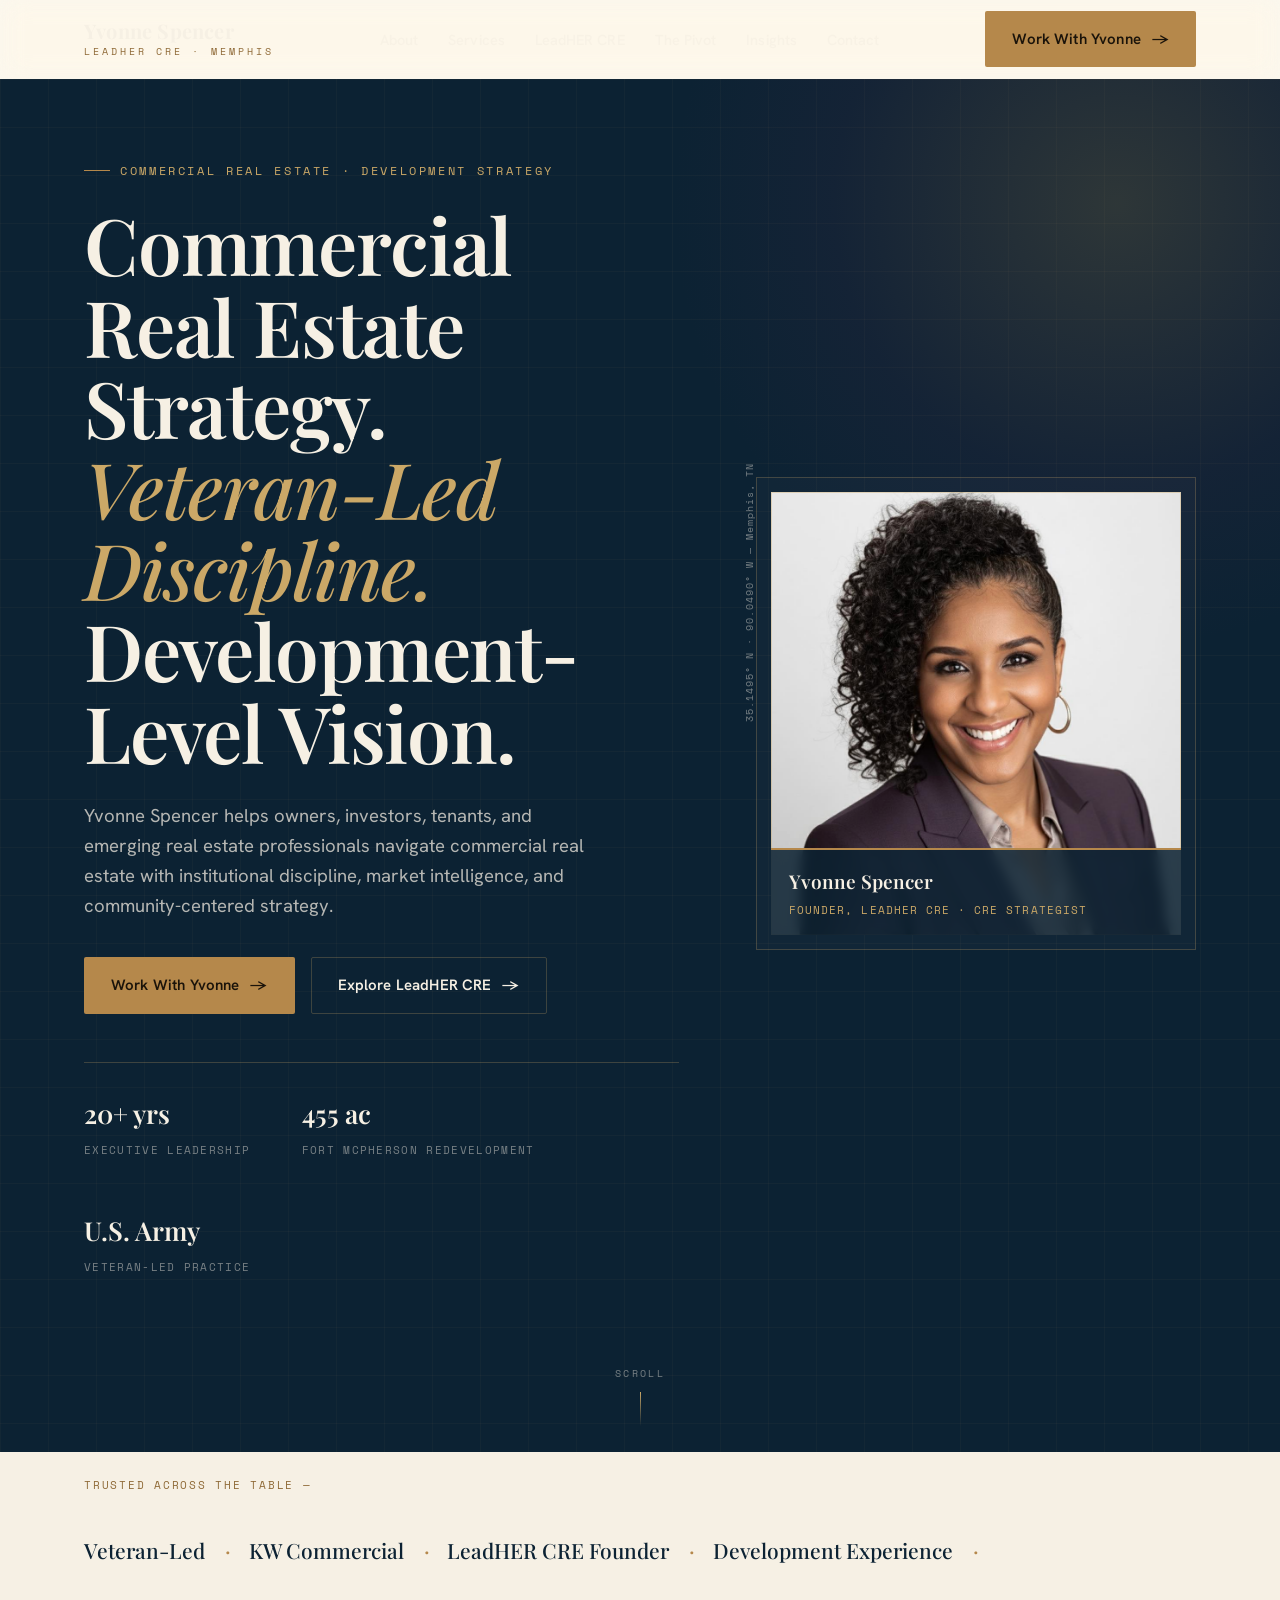
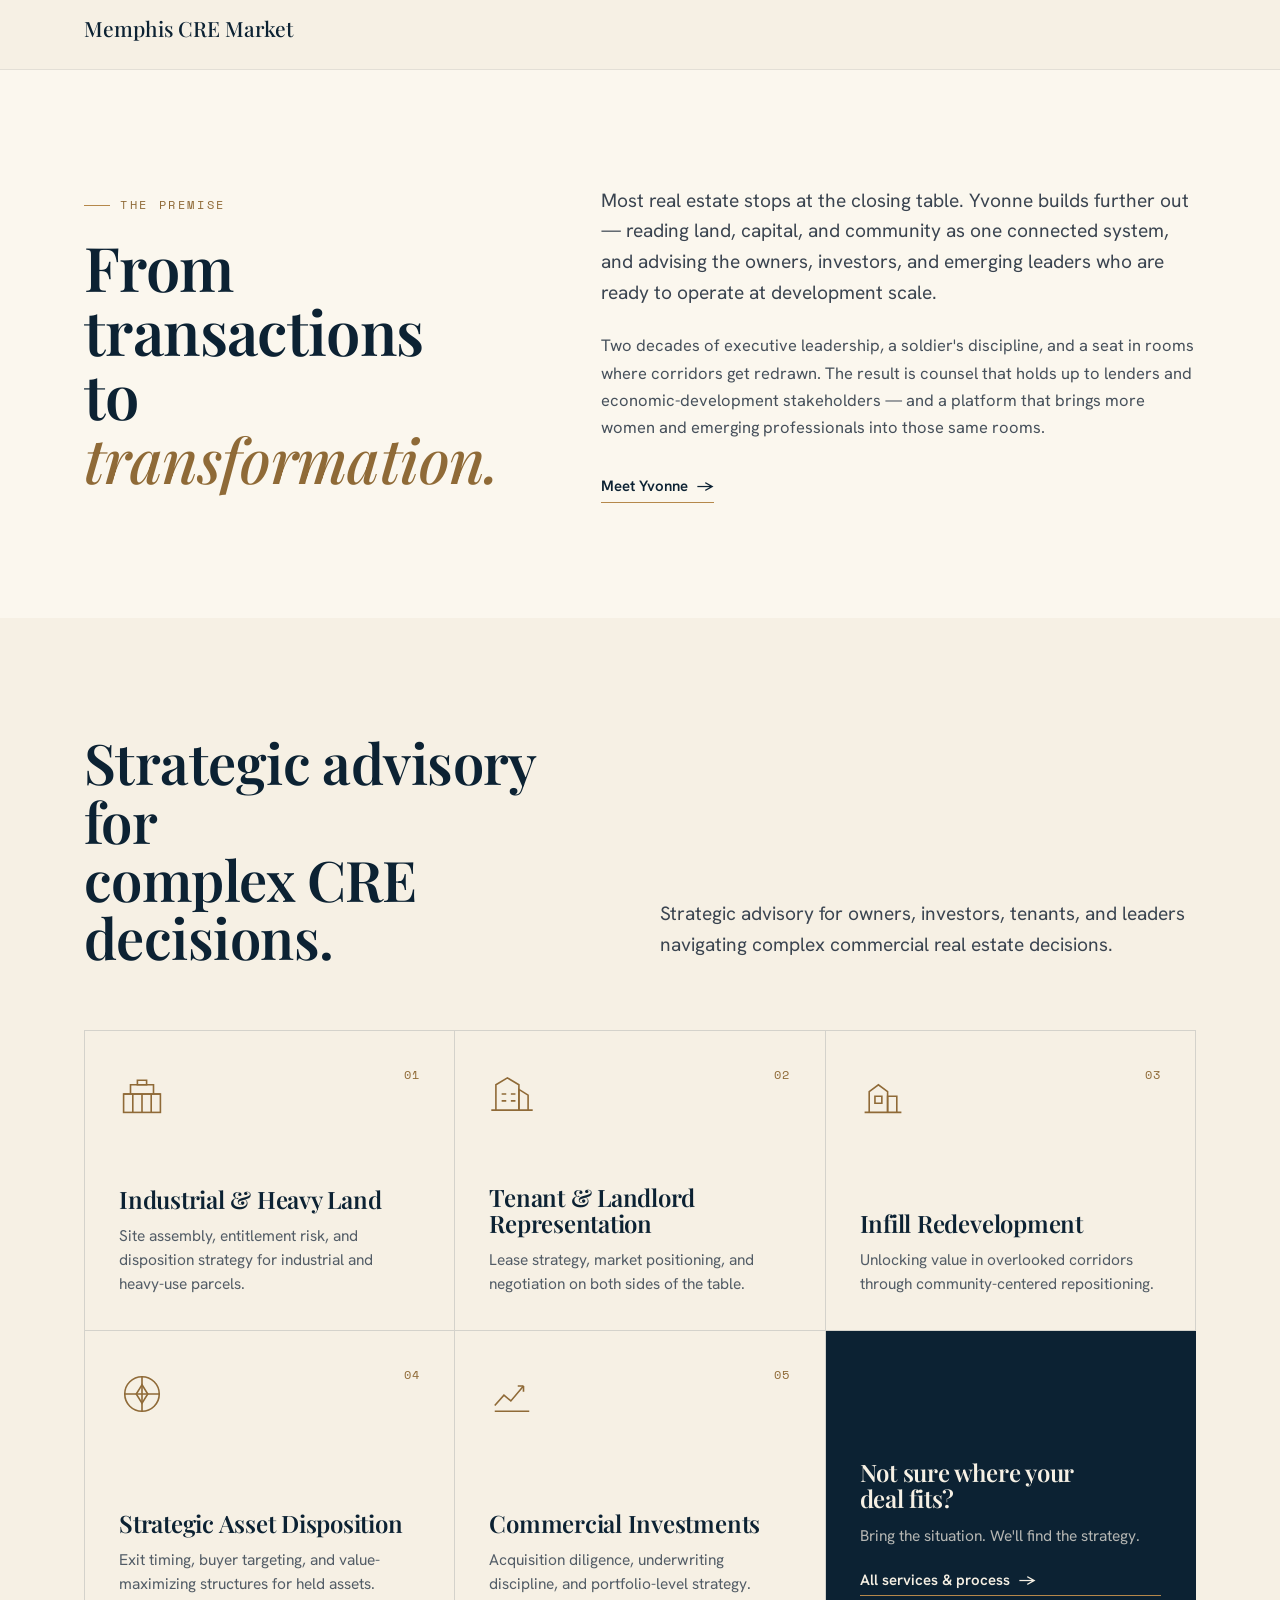
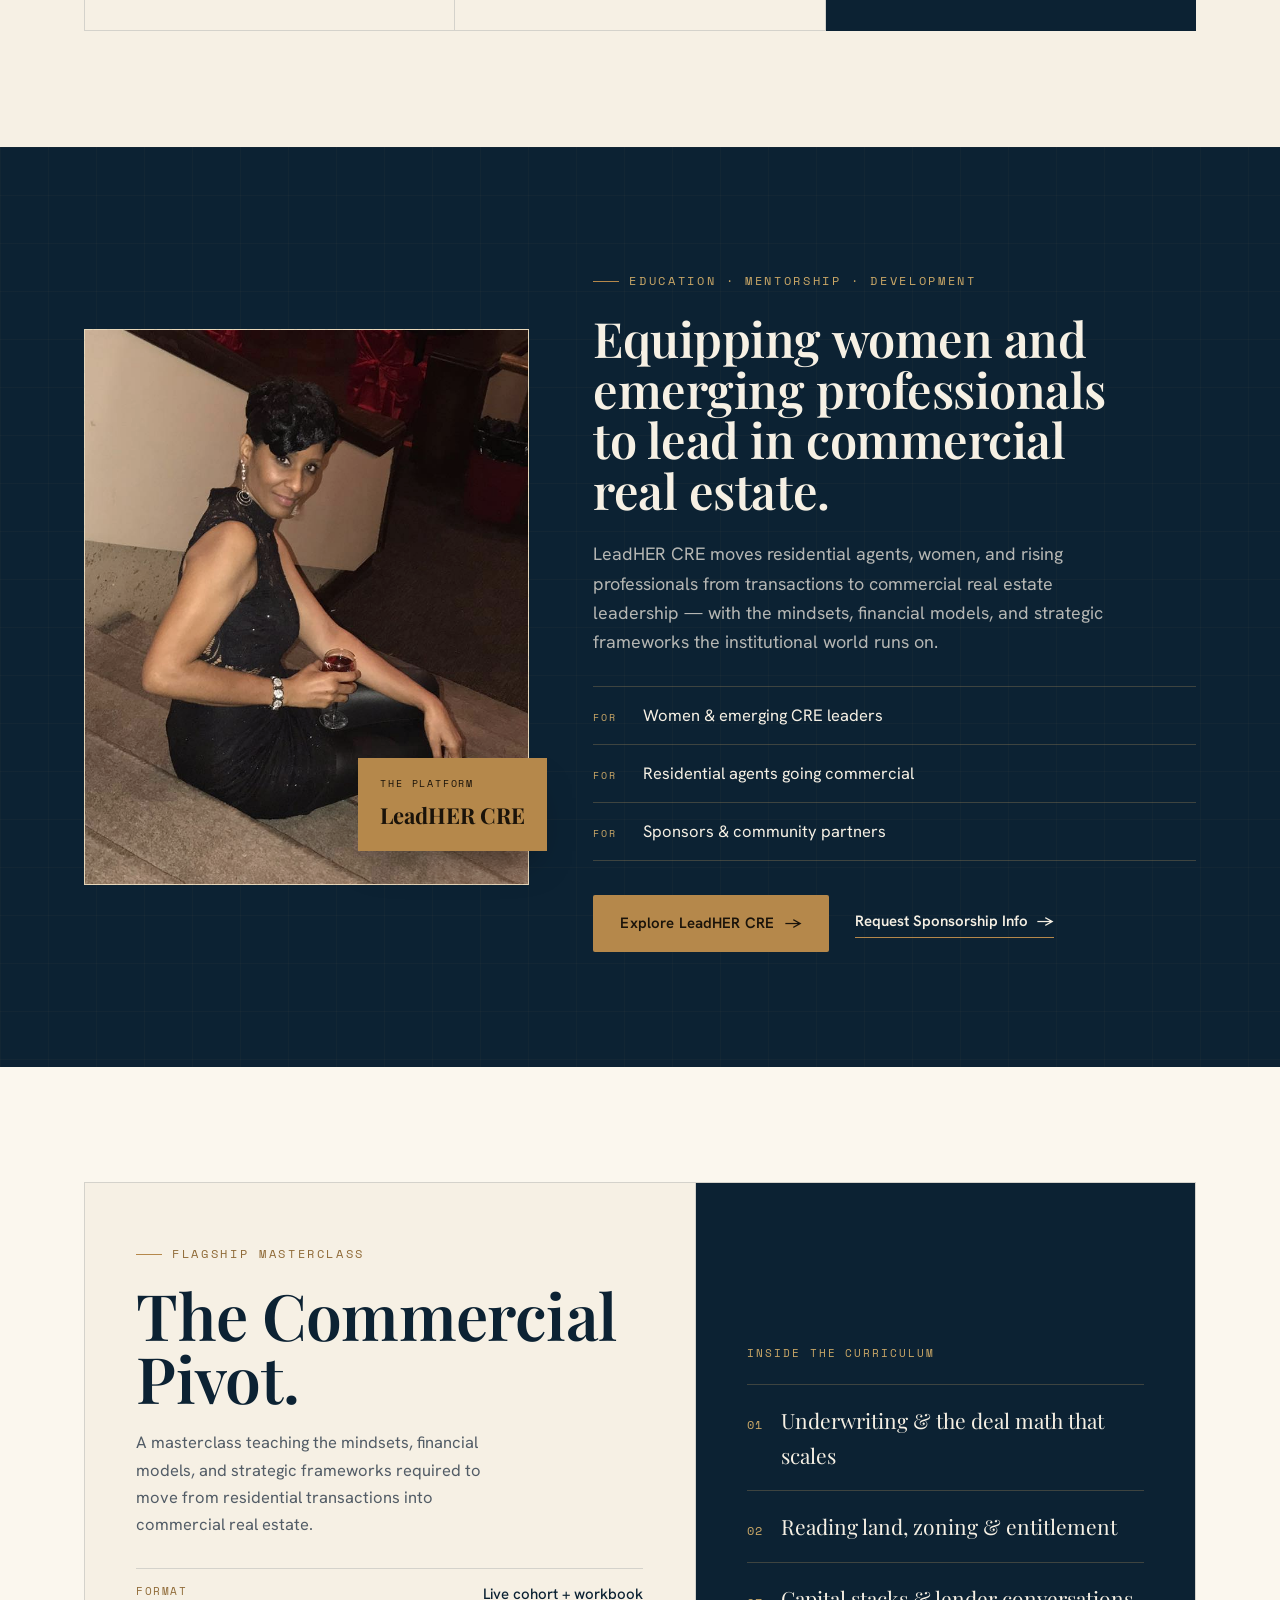
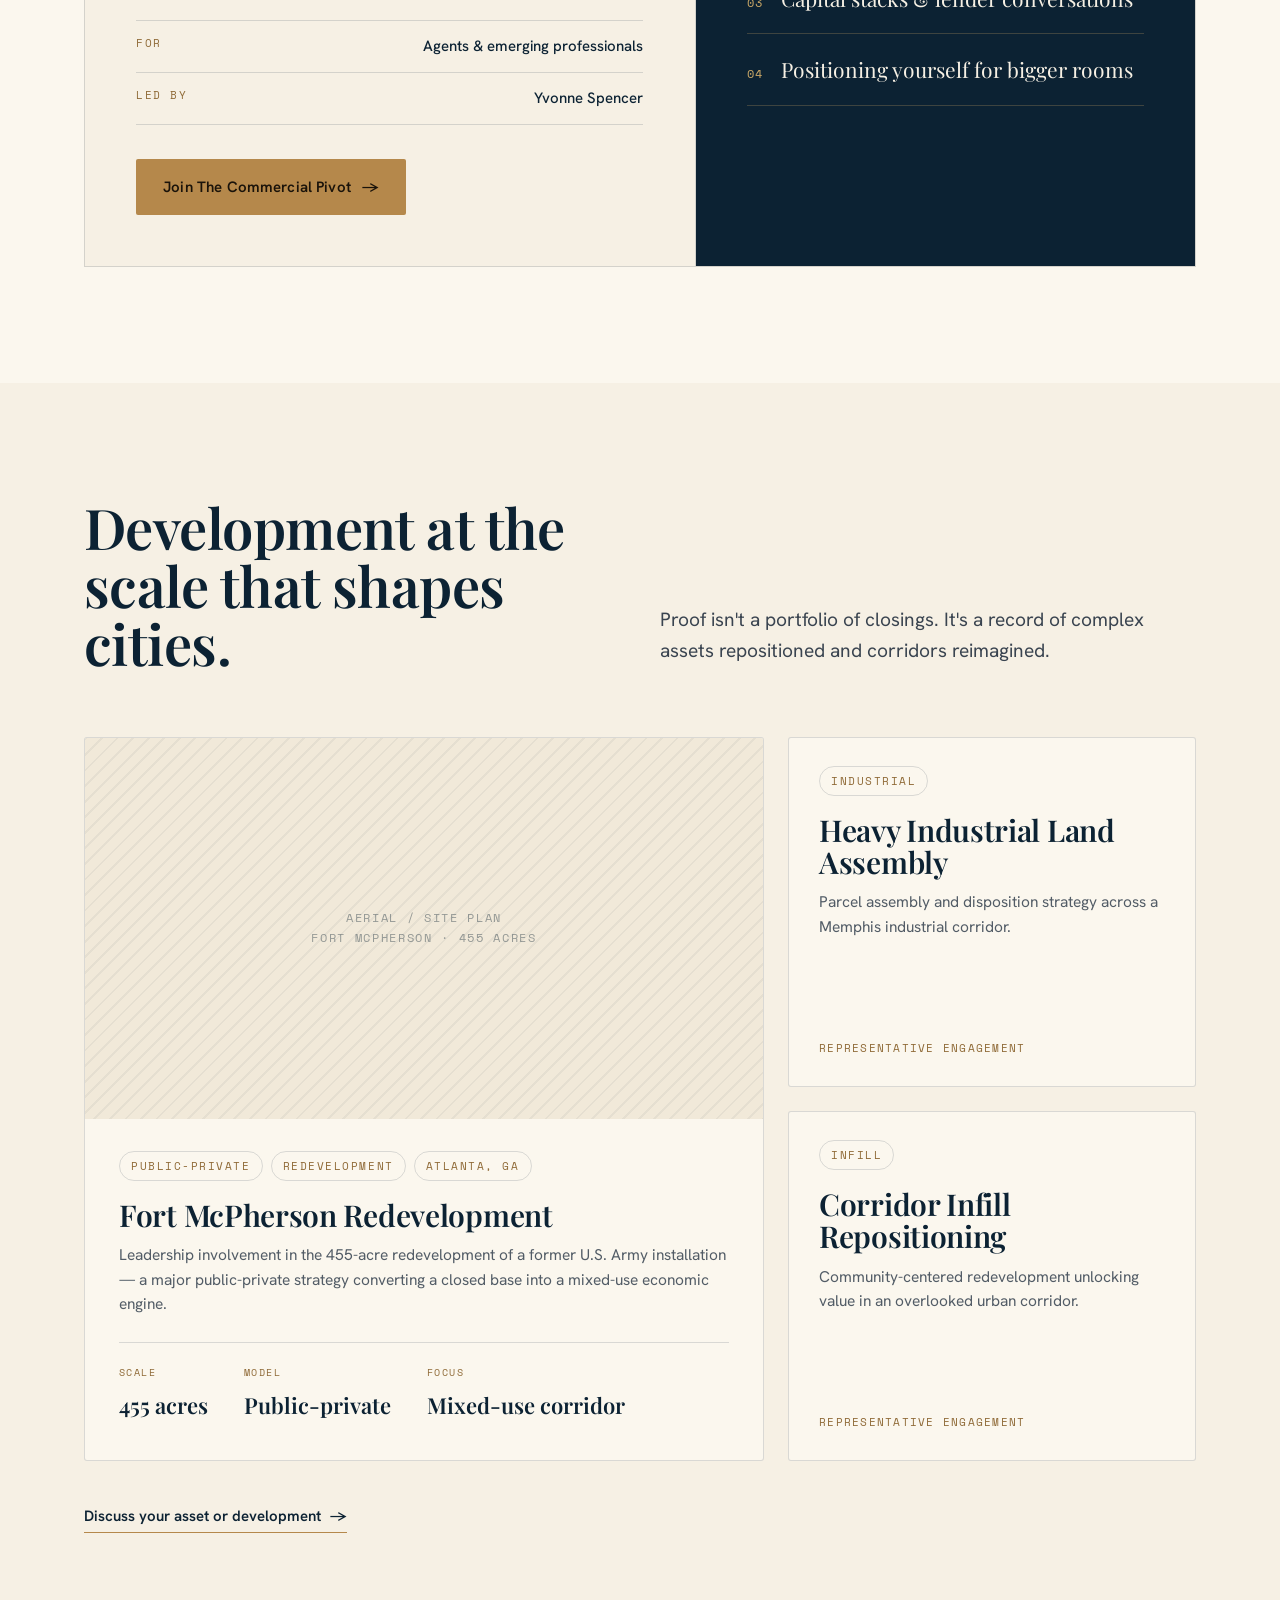
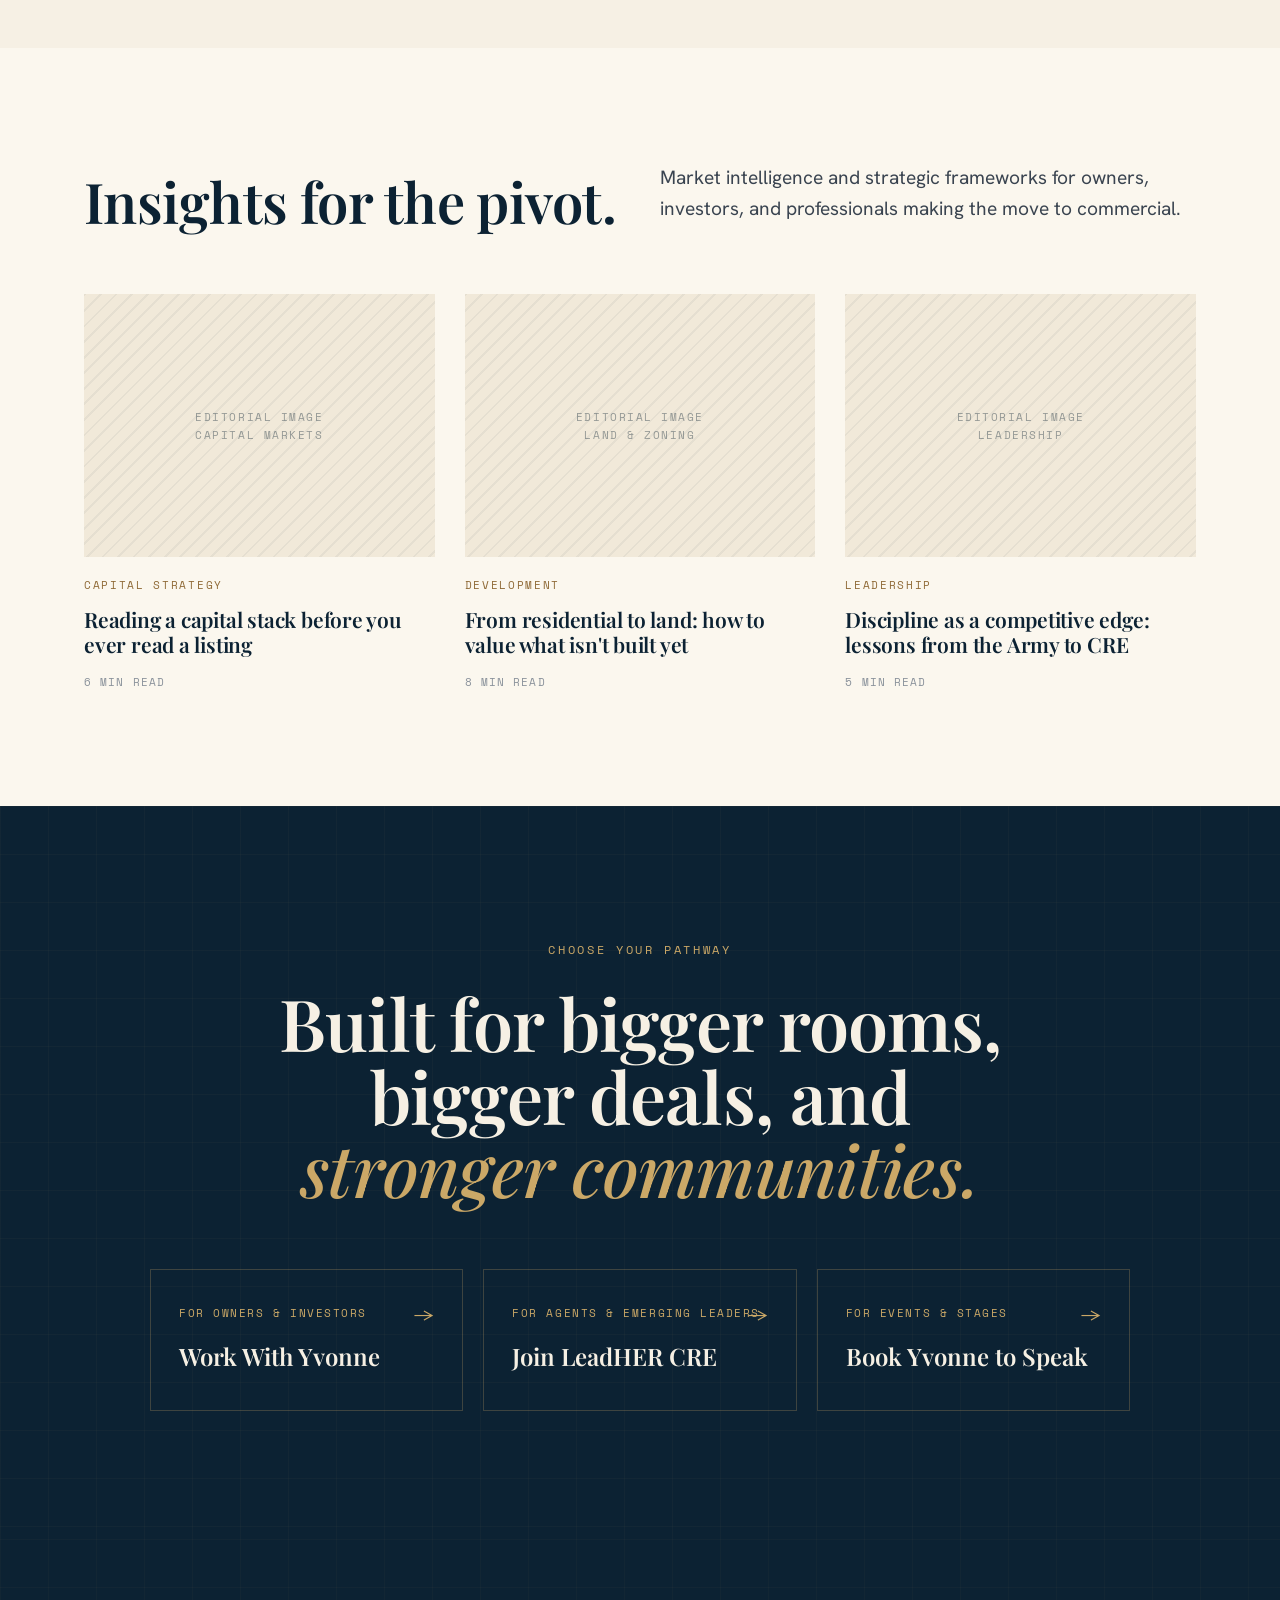
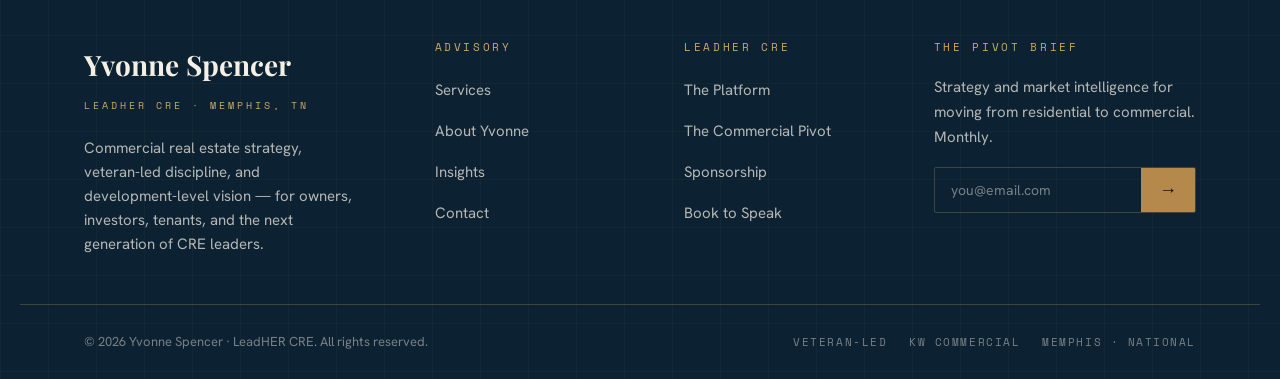
==== index.html @ b7c1fcde "Implement Yvonne Spencer / LeadHER CRE website Six-page static site: homepage, about, services, Lead" ====
<!DOCTYPE html>
<html lang="en">
<head>
<meta charset="UTF-8">
<meta name="viewport" content="width=device-width, initial-scale=1.0">
<title>Yvonne Spencer · LeadHER CRE — Commercial Real Estate Strategy</title>
<meta name="description" content="Yvonne Spencer helps owners, investors, tenants, and emerging real estate professionals navigate commercial real estate with institutional discipline, market intelligence, and community-centered strategy.">
<script>document.documentElement.classList.add('js');</script>
<link rel="stylesheet" href="site.css">
<link rel="stylesheet" href="home.css">
</head>
<body>

<!-- ============ NAV ============ -->
<nav class="nav on-dark">
  <div class="nav-inner">
    <a class="brand" href="index.html" aria-label="Yvonne Spencer · LeadHER CRE">
      <span class="name">Yvonne&nbsp;Spencer</span>
      <span class="sub">LeadHER&nbsp;CRE · Memphis</span>
    </a>
    <ul class="nav-links">
      <li><a href="about.html">About</a></li>
      <li><a href="services.html">Services</a></li>
      <li><a href="leadher.html">LeadHER CRE</a></li>
      <li><a href="commercial-pivot.html">The Pivot</a></li>
      <li><a href="index.html#insights">Insights</a></li>
      <li><a href="contact.html">Contact</a></li>
    </ul>
    <div class="nav-cta">
      <a href="contact.html" class="btn btn-bronze">Work With Yvonne <span class="arrow">→</span></a>
    </div>
    <button class="nav-toggle" aria-label="Menu"><span></span><span></span><span></span></button>
  </div>
</nav>
<div class="mobile-menu">
  <a href="about.html">About</a>
  <a href="services.html">Services</a>
  <a href="leadher.html">LeadHER CRE</a>
  <a href="commercial-pivot.html">The Commercial Pivot</a>
  <a href="index.html#insights">Insights</a>
  <a href="contact.html">Contact</a>
  <a href="contact.html" class="btn btn-bronze">Work With Yvonne →</a>
</div>

<!-- ============ HERO ============ -->
<header class="hero" id="top">
  <div class="hero-bg blueprint"></div>
  <div class="hero-glow"></div>
  <div class="hero-inner wrap">
    <div class="hero-copy">
      <p class="eyebrow on-dark reveal">Commercial Real Estate · Development Strategy</p>
      <h1 class="reveal" data-d="1">Commercial Real Estate Strategy.<br><span class="amber">Veteran-Led Discipline.</span><br>Development-Level Vision.</h1>
      <p class="hero-sub reveal" data-d="2">Yvonne Spencer helps owners, investors, tenants, and emerging real estate
        professionals navigate commercial real estate with institutional discipline,
        market intelligence, and community-centered strategy.</p>
      <div class="hero-cta reveal" data-d="3">
        <a href="contact.html" class="btn btn-bronze">Work With Yvonne <span class="arrow">→</span></a>
        <a href="leadher.html" class="btn btn-ghost on-dark">Explore LeadHER CRE <span class="arrow">→</span></a>
      </div>
      <ul class="hero-micro reveal" data-d="4">
        <li><strong>20+ yrs</strong><span>Executive leadership</span></li>
        <li><strong>455 ac</strong><span>Fort McPherson redevelopment</span></li>
        <li><strong>U.S. Army</strong><span>Veteran-led practice</span></li>
      </ul>
    </div>
    <div class="hero-portrait reveal" data-d="2">
      <div class="portrait-frame">
        <img src="assets/yvonne-portrait.jpg" alt="Yvonne Spencer, commercial real estate strategist and Founder of LeadHER CRE">
        <div class="portrait-tag">
          <span class="pt-name">Yvonne Spencer</span>
          <span class="pt-role">Founder, LeadHER CRE · CRE Strategist</span>
        </div>
      </div>
      <div class="portrait-coord">35.1495° N · 90.0490° W — Memphis, TN</div>
    </div>
  </div>
  <a href="#proof" class="hero-scroll" aria-label="Scroll">Scroll<span></span></a>
</header>

<!-- ============ PROOF STRIP ============ -->
<section class="proof" id="proof">
  <div class="wrap proof-inner">
    <span class="proof-lead">Trusted across the table —</span>
    <ul class="proof-list">
      <li>Veteran-Led</li>
      <li>KW Commercial</li>
      <li>LeadHER CRE Founder</li>
      <li>Development Experience</li>
      <li>Memphis CRE Market</li>
    </ul>
  </div>
</section>

<!-- ============ POSITIONING ============ -->
<section class="section positioning">
  <div class="wrap pos-grid">
    <div class="pos-left reveal">
      <p class="eyebrow">The Premise</p>
      <h2>From transactions<br>to <span class="serif-i">transformation.</span></h2>
    </div>
    <div class="pos-right reveal" data-d="1">
      <p class="lede">Most real estate stops at the closing table. Yvonne builds further out — reading
        land, capital, and community as one connected system, and advising the owners,
        investors, and emerging leaders who are ready to operate at development scale.</p>
      <p class="pos-body">Two decades of executive leadership, a soldier's discipline, and a seat in
        rooms where corridors get redrawn. The result is counsel that holds up to lenders and
        economic-development stakeholders — and a platform that brings more women and emerging
        professionals into those same rooms.</p>
      <a href="about.html" class="txtlink">Meet Yvonne <span class="arrow">→</span></a>
    </div>
  </div>
</section>

<!-- ============ SERVICES ============ -->
<section class="section services blueprint-fine" id="services">
  <div class="wrap">
    <div class="head-block reveal">
      <h2>Strategic advisory for<br>complex CRE decisions.</h2>
      <div class="h2-aside">
        <p class="lede">Strategic advisory for owners, investors, tenants, and leaders navigating
          complex commercial real estate decisions.</p>
      </div>
    </div>
    <div class="svc-grid">
      <a href="services.html" class="svc-card card reveal">
        <span class="idx">01</span>
        <div class="svc-icon">
          <svg viewBox="0 0 40 40" fill="none" stroke="currentColor" stroke-width="1.4"><rect x="4" y="20" width="32" height="16"/><path d="M4 20h32M12 20v16M20 20v16M28 20v16M10 12h20v8H10z"/><path d="M16 8h8v4h-8z"/></svg>
        </div>
        <h3>Industrial &amp; Heavy Land</h3>
        <p>Site assembly, entitlement risk, and disposition strategy for industrial and heavy-use parcels.</p>
        <span class="svc-go">→</span>
      </a>
      <a href="services.html" class="svc-card card reveal" data-d="1">
        <span class="idx">02</span>
        <div class="svc-icon">
          <svg viewBox="0 0 40 40" fill="none" stroke="currentColor" stroke-width="1.4"><path d="M6 34V12l10-6 10 6v22"/><path d="M26 34V16l8 5v13"/><path d="M2 34h36"/><path d="M11 20h4M11 26h4M19 20h4M19 26h4"/></svg>
        </div>
        <h3>Tenant &amp; Landlord Representation</h3>
        <p>Lease strategy, market positioning, and negotiation on both sides of the table.</p>
        <span class="svc-go">→</span>
      </a>
      <a href="services.html" class="svc-card card reveal" data-d="2">
        <span class="idx">03</span>
        <div class="svc-icon">
          <svg viewBox="0 0 40 40" fill="none" stroke="currentColor" stroke-width="1.4"><path d="M4 36h32"/><path d="M8 36V18l8-6 8 6v18"/><path d="M24 36V22h8v14"/><path d="M13 22h6v6h-6z"/><path d="M28 27h0.01"/></svg>
        </div>
        <h3>Infill Redevelopment</h3>
        <p>Unlocking value in overlooked corridors through community-centered repositioning.</p>
        <span class="svc-go">→</span>
      </a>
      <a href="services.html" class="svc-card card reveal" data-d="3">
        <span class="idx">04</span>
        <div class="svc-icon">
          <svg viewBox="0 0 40 40" fill="none" stroke="currentColor" stroke-width="1.4"><circle cx="20" cy="20" r="15"/><path d="M20 5v30M5 20h30"/><path d="M20 12l5 8-5 8-5-8z"/></svg>
        </div>
        <h3>Strategic Asset Disposition</h3>
        <p>Exit timing, buyer targeting, and value-maximizing structures for held assets.</p>
        <span class="svc-go">→</span>
      </a>
      <a href="services.html" class="svc-card card reveal" data-d="4">
        <span class="idx">05</span>
        <div class="svc-icon">
          <svg viewBox="0 0 40 40" fill="none" stroke="currentColor" stroke-width="1.4"><path d="M5 30l8-9 6 5 11-13"/><path d="M30 13h-5M30 13v5"/><path d="M5 35h30"/></svg>
        </div>
        <h3>Commercial Investments</h3>
        <p>Acquisition diligence, underwriting discipline, and portfolio-level strategy.</p>
        <span class="svc-go">→</span>
      </a>
      <a href="services.html" class="svc-card card svc-card--cta reveal">
        <h3>Not sure where your<br>deal fits?</h3>
        <p>Bring the situation. We'll find the strategy.</p>
        <span class="txtlink on-dark">All services &amp; process <span class="arrow">→</span></span>
      </a>
    </div>
  </div>
</section>

<!-- ============ LEADHER CRE FEATURE ============ -->
<section class="section leadher-feature">
  <div class="lh-bg blueprint"></div>
  <div class="wrap lh-grid">
    <div class="lh-media reveal">
      <div class="imgph lh-img">
        <img class="img-cover" src="assets/yvonne-candid.jpg" alt="Yvonne Spencer, founder of LeadHER CRE">
      </div>
      <div class="lh-badge">
        <span class="lh-badge-k">The Platform</span>
        <span class="lh-badge-v">LeadHER CRE</span>
      </div>
    </div>
    <div class="lh-copy reveal" data-d="1">
      <p class="eyebrow on-dark">Education · Mentorship · Development</p>
      <h2>Equipping women and emerging professionals to lead in commercial real estate.</h2>
      <p class="lh-lede">LeadHER CRE moves residential agents, women, and rising professionals from
        transactions to commercial real estate leadership — with the mindsets, financial
        models, and strategic frameworks the institutional world runs on.</p>
      <ul class="lh-points">
        <li><span>For</span> Women &amp; emerging CRE leaders</li>
        <li><span>For</span> Residential agents going commercial</li>
        <li><span>For</span> Sponsors &amp; community partners</li>
      </ul>
      <div class="lh-cta">
        <a href="leadher.html" class="btn btn-bronze">Explore LeadHER CRE <span class="arrow">→</span></a>
        <a href="contact.html" class="txtlink on-dark">Request Sponsorship Info <span class="arrow">→</span></a>
      </div>
    </div>
  </div>
</section>

<!-- ============ FEATURED EVENT — THE COMMERCIAL PIVOT ============ -->
<section class="section event-section">
  <div class="wrap">
    <div class="event-card reveal">
      <div class="event-left">
        <p class="eyebrow">Flagship Masterclass</p>
        <h2>The Commercial<br>Pivot.</h2>
        <p class="event-desc">A masterclass teaching the mindsets, financial models, and strategic
          frameworks required to move from residential transactions into commercial real estate.</p>
        <ul class="event-meta">
          <li><span class="k">Format</span><span class="v">Live cohort + workbook</span></li>
          <li><span class="k">For</span><span class="v">Agents &amp; emerging professionals</span></li>
          <li><span class="k">Led by</span><span class="v">Yvonne Spencer</span></li>
        </ul>
        <a href="commercial-pivot.html" class="btn btn-bronze">Join The Commercial Pivot <span class="arrow">→</span></a>
      </div>
      <div class="event-right">
        <div class="event-modules">
          <span class="em-label">Inside the curriculum</span>
          <div class="em-row"><span class="em-n">01</span> Underwriting &amp; the deal math that scales</div>
          <div class="em-row"><span class="em-n">02</span> Reading land, zoning &amp; entitlement</div>
          <div class="em-row"><span class="em-n">03</span> Capital stacks &amp; lender conversations</div>
          <div class="em-row"><span class="em-n">04</span> Positioning yourself for bigger rooms</div>
        </div>
      </div>
    </div>
  </div>
</section>

<!-- ============ CASE STUDY / DEVELOPMENT EXPERIENCE ============ -->
<section class="section case-section blueprint-fine">
  <div class="wrap">
    <div class="head-block reveal">
      <h2>Development at the<br>scale that shapes cities.</h2>
      <div class="h2-aside"><p class="lede">Proof isn't a portfolio of closings. It's a record of complex
        assets repositioned and corridors reimagined.</p></div>
    </div>
    <div class="case-grid">
      <article class="case-card case-feature card reveal">
        <div class="imgph case-img"><span class="lbl">Aerial / site plan<br>Fort McPherson · 455 acres</span></div>
        <div class="case-body">
          <div class="case-tags"><span class="tag">Public-Private</span><span class="tag">Redevelopment</span><span class="tag">Atlanta, GA</span></div>
          <h3>Fort McPherson Redevelopment</h3>
          <p>Leadership involvement in the 455-acre redevelopment of a former U.S. Army installation —
            a major public-private strategy converting a closed base into a mixed-use economic engine.</p>
          <dl class="case-stats">
            <div><dt>Scale</dt><dd>455 acres</dd></div>
            <div><dt>Model</dt><dd>Public-private</dd></div>
            <div><dt>Focus</dt><dd>Mixed-use corridor</dd></div>
          </dl>
        </div>
      </article>
      <div class="case-side">
        <article class="case-card card reveal" data-d="1">
          <div class="case-tags"><span class="tag">Industrial</span></div>
          <h3>Heavy Industrial Land Assembly</h3>
          <p>Parcel assembly and disposition strategy across a Memphis industrial corridor.</p>
          <span class="case-note">Representative engagement</span>
        </article>
        <article class="case-card card reveal" data-d="2">
          <div class="case-tags"><span class="tag">Infill</span></div>
          <h3>Corridor Infill Repositioning</h3>
          <p>Community-centered redevelopment unlocking value in an overlooked urban corridor.</p>
          <span class="case-note">Representative engagement</span>
        </article>
      </div>
    </div>
    <div class="case-foot reveal"><a href="contact.html" class="txtlink">Discuss your asset or development <span class="arrow">→</span></a></div>
  </div>
</section>

<!-- ============ INSIGHTS ============ -->
<section class="section insights" id="insights">
  <div class="wrap">
    <div class="head-block reveal">
      <h2>Insights for the pivot.</h2>
      <div class="h2-aside"><p class="lede">Market intelligence and strategic frameworks for owners,
        investors, and professionals making the move to commercial.</p></div>
    </div>
    <div class="ins-grid">
      <a href="index.html#insights" class="ins-card reveal">
        <div class="imgph ins-img"><span class="lbl">Editorial image<br>Capital markets</span></div>
        <span class="ins-cat">Capital Strategy</span>
        <h3>Reading a capital stack before you ever read a listing</h3>
        <span class="ins-meta">6 min read</span>
      </a>
      <a href="index.html#insights" class="ins-card reveal" data-d="1">
        <div class="imgph ins-img"><span class="lbl">Editorial image<br>Land &amp; zoning</span></div>
        <span class="ins-cat">Development</span>
        <h3>From residential to land: how to value what isn't built yet</h3>
        <span class="ins-meta">8 min read</span>
      </a>
      <a href="index.html#insights" class="ins-card reveal" data-d="2">
        <div class="imgph ins-img"><span class="lbl">Editorial image<br>Leadership</span></div>
        <span class="ins-cat">Leadership</span>
        <h3>Discipline as a competitive edge: lessons from the Army to CRE</h3>
        <span class="ins-meta">5 min read</span>
      </a>
    </div>
  </div>
</section>

<!-- ============ CLOSING CTA ============ -->
<section class="closing">
  <div class="closing-bg blueprint"></div>
  <div class="wrap closing-inner">
    <p class="eyebrow on-dark center reveal">Choose your pathway</p>
    <h2 class="reveal" data-d="1">Built for bigger rooms,<br>bigger deals, and<br><span class="amber">stronger communities.</span></h2>
    <div class="path-grid reveal" data-d="2">
      <a href="contact.html" class="path-card">
        <span class="path-n">For owners &amp; investors</span>
        <span class="path-t">Work With Yvonne</span>
        <span class="path-go">→</span>
      </a>
      <a href="leadher.html" class="path-card">
        <span class="path-n">For agents &amp; emerging leaders</span>
        <span class="path-t">Join LeadHER CRE</span>
        <span class="path-go">→</span>
      </a>
      <a href="contact.html" class="path-card">
        <span class="path-n">For events &amp; stages</span>
        <span class="path-t">Book Yvonne to Speak</span>
        <span class="path-go">→</span>
      </a>
    </div>
  </div>
</section>

<!-- ============ FOOTER ============ -->
<footer class="footer">
  <div class="blueprint-overlay blueprint"></div>
  <div class="footer-inner">
    <div class="footer-grid">
      <div class="f-brand">
        <div class="name">Yvonne Spencer</div>
        <div class="sub">LeadHER CRE · Memphis, TN</div>
        <p>Commercial real estate strategy, veteran-led discipline, and development-level vision —
          for owners, investors, tenants, and the next generation of CRE leaders.</p>
      </div>
      <div>
        <h4>Advisory</h4>
        <ul>
          <li><a href="services.html">Services</a></li>
          <li><a href="about.html">About Yvonne</a></li>
          <li><a href="index.html#insights">Insights</a></li>
          <li><a href="contact.html">Contact</a></li>
        </ul>
      </div>
      <div>
        <h4>LeadHER CRE</h4>
        <ul>
          <li><a href="leadher.html">The Platform</a></li>
          <li><a href="commercial-pivot.html">The Commercial Pivot</a></li>
          <li><a href="contact.html">Sponsorship</a></li>
          <li><a href="contact.html">Book to Speak</a></li>
        </ul>
      </div>
      <div class="newsletter">
        <h4>The Pivot Brief</h4>
        <p>Strategy and market intelligence for moving from residential to commercial. Monthly.</p>
        <form class="news-form" onsubmit="return false">
          <input type="email" placeholder="you@email.com" aria-label="Email">
          <button type="submit" aria-label="Subscribe">→</button>
        </form>
      </div>
    </div>
  </div>
  <div class="footer-bottom">
    <p>© <span data-year>2026</span> Yvonne Spencer · LeadHER CRE. All rights reserved.</p>
    <div class="badges">
      <span>Veteran-Led</span>
      <span>KW Commercial</span>
      <span>Memphis · National</span>
    </div>
  </div>
</footer>

<script src="site.js"></script>
</body>
</html>
---- site.css ----
/* =========================================================
   YVONNE SPENCER / LeadHER CRE — Shared Design System
   Deep navy · warm bronze · cream · charcoal · plum accent
   ========================================================= */

@import url('https://fonts.googleapis.com/css2?family=Playfair+Display:ital,wght@0,400;0,500;0,600;0,700;0,800;0,900;1,400;1,500;1,600&family=Hanken+Grotesk:wght@300;400;500;600;700&family=Space+Mono:wght@400;700&display=swap');

:root{
  /* Core palette */
  --navy:        #0c2233;
  --navy-700:    #14324a;
  --navy-600:    #1c4263;
  --charcoal:    #1b232c;
  --ink:         #161b21;
  --cream:       #f6f0e4;
  --paper:       #fbf7ee;
  --paper-2:     #f1e9d9;
  --bronze:      #b5884b;
  --bronze-lt:   #cba867;
  --bronze-dk:   #8f6a37;
  --plum:        #5a2b4d;
  --plum-lt:     #7d3f6d;
  --line:        rgba(12,34,51,.14);
  --line-soft:   rgba(12,34,51,.08);

  /* On-dark */
  --cream-dim:   rgba(246,240,228,.72);
  --cream-faint: rgba(246,240,228,.46);
  --line-dk:     rgba(203,168,103,.26);

  /* Type */
  --serif: 'Playfair Display', Georgia, 'Times New Roman', serif;
  --sans:  'Hanken Grotesk', -apple-system, BlinkMacSystemFont, sans-serif;
  --mono:  'Space Mono', ui-monospace, monospace;

  --maxw: 1240px;
  --gutter: clamp(20px, 5vw, 64px);
  --ease: cubic-bezier(.22,.61,.36,1);
}

*{ box-sizing:border-box; }
html{ scroll-behavior:smooth; -webkit-text-size-adjust:100%; }
body{
  margin:0;
  font-family:var(--sans);
  background:var(--paper);
  color:var(--ink);
  font-size:17px;
  line-height:1.65;
  font-weight:400;
  -webkit-font-smoothing:antialiased;
  text-rendering:optimizeLegibility;
}
img{ max-width:100%; display:block; }
a{ color:inherit; text-decoration:none; }
h1,h2,h3,h4{ margin:0; font-family:var(--serif); font-weight:600; line-height:1.04; letter-spacing:-.01em; }
p{ margin:0; }
::selection{ background:var(--bronze); color:#fff; }

/* ---------- Layout helpers ---------- */
.wrap{ max-width:var(--maxw); margin:0 auto; padding-inline:var(--gutter); }
.section{ padding-block:clamp(72px,9vw,140px); }
.eyebrow{
  font-family:var(--mono);
  font-size:12px;
  letter-spacing:.22em;
  text-transform:uppercase;
  font-weight:400;
  color:var(--bronze-dk);
  display:inline-flex; align-items:center; gap:10px;
}
.eyebrow::before{ content:""; width:26px; height:1px; background:var(--bronze); display:inline-block; }
.eyebrow.on-dark{ color:var(--bronze-lt); }
.eyebrow.center::before{ display:none; }

.lede{ font-size:clamp(18px,1.5vw,21px); line-height:1.6; color:#3a4450; max-width:60ch; }
.serif-i{ font-style:italic; font-weight:500; }

/* ---------- Buttons ---------- */
.btn{
  --bg:var(--navy); --fg:var(--cream);
  font-family:var(--sans); font-weight:600; font-size:15px; letter-spacing:.01em;
  display:inline-flex; align-items:center; gap:11px;
  padding:15px 26px; border-radius:2px; border:1px solid transparent;
  background:var(--bg); color:var(--fg); cursor:pointer;
  transition:transform .35s var(--ease), box-shadow .35s var(--ease), background .3s, color .3s;
  position:relative; white-space:nowrap;
}
.btn .arrow{ transition:transform .35s var(--ease); }
.btn:hover{ transform:translateY(-2px); box-shadow:0 14px 34px -16px rgba(12,34,51,.55); }
.btn:hover .arrow{ transform:translateX(4px); }
.btn-bronze{ --bg:var(--bronze); --fg:#1a130a; }
.btn-bronze:hover{ background:var(--bronze-lt); }
.btn-ghost{ --bg:transparent; --fg:var(--navy); border-color:var(--line); }
.btn-ghost:hover{ border-color:var(--navy); box-shadow:none; transform:translateY(-2px); }
.btn-ghost.on-dark{ --fg:var(--cream); border-color:var(--line-dk); }
.btn-ghost.on-dark:hover{ border-color:var(--bronze-lt); }

.txtlink{
  font-weight:600; font-size:15px; display:inline-flex; align-items:center; gap:9px;
  color:var(--navy); border-bottom:1px solid var(--bronze); padding-bottom:3px;
  transition:gap .3s var(--ease), color .3s;
}
.txtlink .arrow{ transition:transform .3s var(--ease); }
.txtlink:hover{ gap:13px; color:var(--bronze-dk); }
.txtlink.on-dark{ color:var(--cream); }

/* ---------- Textures ---------- */
.blueprint{
  background-image:
    linear-gradient(rgba(203,168,103,.07) 1px, transparent 1px),
    linear-gradient(90deg, rgba(203,168,103,.07) 1px, transparent 1px);
  background-size:48px 48px;
}
.blueprint-fine{
  background-image:
    linear-gradient(var(--line-soft) 1px, transparent 1px),
    linear-gradient(90deg, var(--line-soft) 1px, transparent 1px);
  background-size:34px 34px;
}

/* =========================================================
   NAVIGATION
   ========================================================= */
.nav{
  position:sticky; top:0; z-index:200;
  background:rgba(251,247,238,.86);
  backdrop-filter:saturate(140%) blur(14px);
  border-bottom:1px solid var(--line-soft);
  transition:background .4s, border-color .4s;
}
.nav.on-dark{ background:transparent; border-color:transparent; }
.nav.on-dark.scrolled{ background:rgba(12,34,51,.92); backdrop-filter:saturate(140%) blur(14px); border-color:var(--line-dk); }
.nav-inner{ max-width:var(--maxw); margin:0 auto; padding:0 var(--gutter); height:78px; display:flex; align-items:center; justify-content:space-between; gap:24px; }
.brand{ display:flex; flex-direction:column; line-height:1; }
.brand .name{ font-family:var(--serif); font-weight:700; font-size:20px; letter-spacing:.01em; color:var(--navy); }
.brand .sub{ font-family:var(--mono); font-size:9.5px; letter-spacing:.32em; text-transform:uppercase; color:var(--bronze-dk); margin-top:6px; }
.nav.on-dark .brand .name{ color:var(--cream); }
.nav.on-dark.scrolled .brand .name{ color:var(--cream); }
.nav-links{ display:flex; align-items:center; gap:30px; list-style:none; margin:0; padding:0; }
.nav-links a{ font-size:14.5px; font-weight:500; color:#3a4450; letter-spacing:.005em; transition:color .25s; position:relative; white-space:nowrap; }
.nav-links a:hover{ color:var(--navy); }
.nav-links a.active{ color:var(--navy); }
.nav-links a.active::after{ content:""; position:absolute; left:0; right:0; bottom:-7px; height:2px; background:var(--bronze); }
.nav.on-dark .nav-links a{ color:rgba(246,240,228,.82); }
.nav.on-dark .nav-links a:hover, .nav.on-dark .nav-links a.active{ color:var(--cream); }
.nav-cta{ display:flex; align-items:center; gap:14px; }
.nav-toggle{ display:none; background:none; border:0; cursor:pointer; flex-direction:column; gap:5px; padding:8px; }
.nav-toggle span{ width:24px; height:2px; background:var(--navy); display:block; transition:.3s; }
.nav.on-dark .nav-toggle span{ background:var(--cream); }

@media (max-width:1024px){
  .nav-links, .nav-cta .btn{ display:none; }
  .nav-toggle{ display:flex; }
}
.mobile-menu{
  position:fixed; inset:0; z-index:190; background:var(--navy);
  display:flex; flex-direction:column; justify-content:center; gap:6px;
  padding:0 var(--gutter); transform:translateY(-100%); transition:transform .5s var(--ease);
  pointer-events:none;
}
.mobile-menu.open{ transform:translateY(0); pointer-events:auto; }
.mobile-menu a{ font-family:var(--serif); font-size:clamp(28px,7vw,40px); color:var(--cream); padding:10px 0; border-bottom:1px solid var(--line-dk); }
.mobile-menu a:last-of-type{ border:0; }
.mobile-menu .btn{ margin-top:24px; align-self:flex-start; }

/* =========================================================
   FOOTER
   ========================================================= */
.footer{ background:var(--navy); color:var(--cream); position:relative; overflow:hidden; }
.footer .blueprint-overlay{ position:absolute; inset:0; opacity:.5; pointer-events:none; }
.footer-inner{ position:relative; max-width:var(--maxw); margin:0 auto; padding:clamp(64px,8vw,104px) var(--gutter) 48px; }
.footer-grid{ display:grid; grid-template-columns:1.5fr 1fr 1fr 1.3fr; gap:48px; }
.footer h4{ font-family:var(--mono); font-size:11px; letter-spacing:.24em; text-transform:uppercase; color:var(--bronze-lt); font-weight:400; margin-bottom:22px; }
.footer .f-brand .name{ font-family:var(--serif); font-size:28px; font-weight:700; color:var(--cream); }
.footer .f-brand .sub{ font-family:var(--mono); font-size:10px; letter-spacing:.3em; text-transform:uppercase; color:var(--bronze-lt); margin-top:10px; }
.footer .f-brand p{ color:var(--cream-dim); margin-top:22px; max-width:34ch; font-size:15px; line-height:1.6; }
.footer ul{ list-style:none; margin:0; padding:0; display:flex; flex-direction:column; gap:13px; }
.footer ul a{ color:var(--cream-dim); font-size:15px; transition:color .25s, padding .25s; }
.footer ul a:hover{ color:var(--cream); padding-left:5px; }
.footer .newsletter p{ color:var(--cream-dim); font-size:15px; margin-bottom:18px; }
.footer .news-form{ display:flex; border:1px solid var(--line-dk); border-radius:2px; overflow:hidden; }
.footer .news-form input{ flex:1; background:transparent; border:0; padding:13px 16px; color:var(--cream); font-family:var(--sans); font-size:14px; outline:none; min-width:0; }
.footer .news-form input::placeholder{ color:var(--cream-faint); }
.footer .news-form button{ background:var(--bronze); border:0; color:#1a130a; padding:0 18px; font-size:18px; cursor:pointer; transition:background .25s; }
.footer .news-form button:hover{ background:var(--bronze-lt); }
.footer-bottom{ position:relative; max-width:var(--maxw); margin:0 auto; padding:26px var(--gutter); border-top:1px solid var(--line-dk); display:flex; justify-content:space-between; align-items:center; gap:18px; flex-wrap:wrap; }
.footer-bottom p{ color:var(--cream-faint); font-size:13px; }
.footer-bottom .badges{ display:flex; gap:22px; align-items:center; flex-wrap:wrap; }
.footer-bottom .badges span{ font-family:var(--mono); font-size:11px; letter-spacing:.14em; text-transform:uppercase; color:var(--cream-faint); }

@media (max-width:880px){
  .footer-grid{ grid-template-columns:1fr 1fr; gap:40px; }
  .footer .f-brand{ grid-column:1 / -1; }
}
@media (max-width:520px){
  .footer-grid{ grid-template-columns:1fr; }
}

/* =========================================================
   SHARED COMPONENTS
   ========================================================= */
/* Section heading block */
.head-block{ display:grid; grid-template-columns:1fr 1fr; gap:40px; align-items:end; margin-bottom:clamp(40px,5vw,68px); }
.head-block h2{ font-size:clamp(32px,4.4vw,56px); color:var(--navy); }
.head-block .h2-aside{ padding-bottom:6px; }
@media (max-width:760px){ .head-block{ grid-template-columns:1fr; gap:20px; } }

/* Cards */
.card{
  background:var(--paper); border:1px solid var(--line); border-radius:3px;
  transition:transform .4s var(--ease), box-shadow .4s var(--ease), border-color .4s;
}
.card:hover{ transform:translateY(-5px); box-shadow:0 28px 56px -34px rgba(12,34,51,.5); border-color:rgba(181,136,75,.5); }

/* number index */
.idx{ font-family:var(--mono); font-size:12px; color:var(--bronze-dk); letter-spacing:.1em; }

/* Pill / tag */
.tag{ font-family:var(--mono); font-size:11px; letter-spacing:.14em; text-transform:uppercase; color:var(--bronze-dk); border:1px solid var(--line); padding:5px 11px; border-radius:100px; display:inline-block; }

/* image placeholder */
.imgph{ position:relative; overflow:hidden; background:var(--paper-2);
  background-image:repeating-linear-gradient(135deg, rgba(12,34,51,.05) 0 2px, transparent 2px 11px);
  display:flex; align-items:center; justify-content:center; }
.imgph .lbl{ font-family:var(--mono); font-size:11px; letter-spacing:.14em; text-transform:uppercase; color:rgba(12,34,51,.4); text-align:center; padding:16px; }
.img-cover{ width:100%; height:100%; object-fit:cover; }

/* Reveal animation — gated behind .js so no-JS / JS-error users still see content */
html.js .reveal{ opacity:0; transform:translateY(26px); transition:opacity .9s var(--ease), transform .9s var(--ease); }
html.js .reveal.in{ opacity:1; transform:none; }
.reveal[data-d="1"]{ transition-delay:.08s; }
.reveal[data-d="2"]{ transition-delay:.16s; }
.reveal[data-d="3"]{ transition-delay:.24s; }
.reveal[data-d="4"]{ transition-delay:.32s; }
@media (prefers-reduced-motion:reduce){
  html.js .reveal{ opacity:1; transform:none; transition:none; }
  *{ scroll-behavior:auto; }
}

/* Generic page hero (interior) */
.page-hero{ background:var(--navy); color:var(--cream); position:relative; overflow:hidden; }
.page-hero .bp{ position:absolute; inset:0; opacity:.55; }
.page-hero .inner{ position:relative; max-width:var(--maxw); margin:0 auto; padding:clamp(120px,15vw,180px) var(--gutter) clamp(60px,7vw,90px); }
.page-hero h1{ font-size:clamp(40px,6.5vw,84px); color:var(--cream); max-width:16ch; }
.page-hero .crumb{ margin-bottom:26px; }
.page-hero .sub{ color:var(--cream-dim); max-width:58ch; margin-top:26px; font-size:clamp(17px,1.5vw,20px); line-height:1.6; }
---- home.css ----
/* =========================================================
   HOMEPAGE — Yvonne Spencer / LeadHER CRE
   ========================================================= */

/* ---------- HERO ---------- */
.hero{ position:relative; background:var(--navy); color:var(--cream); overflow:hidden; min-height:92vh; display:flex; flex-direction:column; }
.hero-bg{ position:absolute; inset:0; opacity:.6; }
.hero-glow{
  position:absolute; right:-12%; top:-14%; width:62vw; height:62vw; max-width:840px; max-height:840px;
  background:radial-gradient(circle at 60% 40%, rgba(181,136,75,.20), rgba(90,43,77,.10) 42%, transparent 66%);
  pointer-events:none;
}
.hero-inner{ position:relative; flex:1; display:grid; grid-template-columns:1.18fr .9fr; gap:clamp(32px,5vw,72px); align-items:center; padding-top:clamp(40px,7vw,72px); padding-bottom:clamp(60px,7vw,90px); }
.hero-copy h1{ font-size:clamp(40px,6.1vw,82px); color:var(--cream); margin:24px 0 0; letter-spacing:-.015em; }
.hero-copy h1 .amber{ color:var(--bronze-lt); font-style:italic; font-weight:500; }
.hero-sub{ color:var(--cream-dim); font-size:clamp(16px,1.45vw,20px); line-height:1.62; max-width:50ch; margin-top:28px; }
.hero-cta{ display:flex; gap:16px; flex-wrap:wrap; margin-top:36px; }
.hero-micro{ list-style:none; margin:48px 0 0; padding:30px 0 0; border-top:1px solid var(--line-dk); display:flex; gap:clamp(24px,4vw,52px); flex-wrap:wrap; }
.hero-micro li{ display:flex; flex-direction:column; gap:5px; }
.hero-micro strong{ font-family:var(--serif); font-size:26px; font-weight:600; color:var(--cream); }
.hero-micro span{ font-family:var(--mono); font-size:11px; letter-spacing:.12em; text-transform:uppercase; color:var(--cream-faint); }

.hero-portrait{ position:relative; justify-self:end; width:100%; max-width:440px; }
.portrait-frame{ position:relative; border:1px solid var(--line-dk); padding:14px; background:rgba(255,255,255,.02); }
.portrait-frame::before{ content:""; position:absolute; inset:14px; border:1px solid rgba(203,168,103,.4); pointer-events:none; z-index:2; }
.portrait-frame img{ width:100%; aspect-ratio:1/1.08; object-fit:cover; object-position:50% 24%; filter:grayscale(.12) contrast(1.02); }
.portrait-tag{ position:absolute; left:14px; right:14px; bottom:14px; background:rgba(12,34,51,.86); backdrop-filter:blur(6px); padding:16px 18px; display:flex; flex-direction:column; gap:4px; z-index:3; border-top:2px solid var(--bronze); }
.pt-name{ font-family:var(--serif); font-size:19px; color:var(--cream); font-weight:600; }
.pt-role{ font-family:var(--mono); font-size:10.5px; letter-spacing:.1em; text-transform:uppercase; color:var(--bronze-lt); }
.portrait-coord{ position:absolute; top:-14px; left:-14px; font-family:var(--mono); font-size:10px; letter-spacing:.1em; color:var(--cream-faint); writing-mode:vertical-rl; transform:rotate(180deg); }

.hero-scroll{ position:relative; align-self:center; margin-bottom:26px; font-family:var(--mono); font-size:10px; letter-spacing:.24em; text-transform:uppercase; color:var(--cream-faint); display:flex; flex-direction:column; align-items:center; gap:10px; }
.hero-scroll span{ width:1px; height:34px; background:linear-gradient(var(--bronze-lt), transparent); animation:scrollpulse 2s var(--ease) infinite; }
@keyframes scrollpulse{ 0%{ transform:scaleY(.3); transform-origin:top; opacity:.4;} 50%{ transform:scaleY(1); opacity:1;} 100%{ transform:scaleY(.3); transform-origin:bottom; opacity:.4;} }

@media (max-width:980px){
  .hero-inner{ grid-template-columns:1fr; gap:44px; }
  .hero-portrait{ justify-self:start; max-width:360px; order:2; }
  .hero-scroll{ display:none; }
}

/* ---------- PROOF STRIP ---------- */
.proof{ background:var(--cream); border-bottom:1px solid var(--line-soft); }
.proof-inner{ display:flex; align-items:center; gap:clamp(20px,3vw,44px); padding-block:24px; flex-wrap:wrap; }
.proof-lead{ font-family:var(--mono); font-size:11px; letter-spacing:.16em; text-transform:uppercase; color:var(--bronze-dk); white-space:nowrap; }
.proof-list{ display:flex; gap:clamp(20px,3.4vw,48px); list-style:none; margin:0; padding:0; flex-wrap:wrap; align-items:center; }
.proof-list li{ font-family:var(--serif); font-size:clamp(16px,1.7vw,21px); font-weight:500; color:var(--navy); position:relative; }
.proof-list li:not(:last-child)::after{ content:"·"; position:absolute; right:-26px; color:var(--bronze); }

/* ---------- POSITIONING ---------- */
.positioning{ background:var(--paper); }
.pos-grid{ display:grid; grid-template-columns:.85fr 1.15fr; gap:clamp(36px,6vw,90px); align-items:start; }
.pos-left h2{ font-size:clamp(34px,4.8vw,62px); color:var(--navy); margin-top:20px; }
.pos-left h2 .serif-i{ color:var(--bronze-dk); }
.pos-body{ color:#46505b; margin:24px 0 30px; font-size:16.5px; }
@media (max-width:820px){ .pos-grid{ grid-template-columns:1fr; gap:28px; } }

/* ---------- SERVICES ---------- */
.services{ background:var(--cream); }
.svc-grid{ display:grid; grid-template-columns:repeat(3,1fr); gap:0; border-top:1px solid var(--line); border-left:1px solid var(--line); }
.svc-card{ border-radius:0; border-top:0; border-left:0; border-right:1px solid var(--line); border-bottom:1px solid var(--line); background:transparent; padding:40px 34px 34px; min-height:300px; display:flex; flex-direction:column; position:relative; }
.svc-card:hover{ transform:none; box-shadow:none; background:var(--paper); border-color:var(--line); }
.svc-card .idx{ position:absolute; top:34px; right:34px; }
.svc-icon{ color:var(--bronze-dk); width:46px; height:46px; margin-bottom:auto; }
.svc-icon svg{ width:46px; height:46px; }
.svc-card h3{ font-size:24px; color:var(--navy); margin:30px 0 12px; line-height:1.1; }
.svc-card p{ color:#525c66; font-size:15.5px; line-height:1.55; }
.svc-go{ position:absolute; bottom:34px; right:34px; font-size:18px; color:var(--bronze-dk); opacity:0; transform:translateX(-6px); transition:.35s var(--ease); }
.svc-card:hover .svc-go{ opacity:1; transform:translateX(0); }
.svc-card--cta{ background:var(--navy); color:var(--cream); }
.svc-card--cta:hover{ background:var(--navy-700); }
.svc-card--cta h3{ color:var(--cream); margin-top:auto; }
.svc-card--cta p{ color:var(--cream-dim); margin-bottom:20px; }
@media (max-width:880px){ .svc-grid{ grid-template-columns:1fr 1fr; } }
@media (max-width:560px){ .svc-grid{ grid-template-columns:1fr; } .svc-card{ min-height:0; } }

/* ---------- LEADHER FEATURE ---------- */
.leadher-feature{ position:relative; background:var(--navy); color:var(--cream); overflow:hidden; }
.lh-bg{ position:absolute; inset:0; opacity:.5; }
.lh-grid{ position:relative; display:grid; grid-template-columns:.85fr 1.15fr; gap:clamp(36px,5vw,80px); align-items:center; }
.lh-media{ position:relative; }
.lh-img{ aspect-ratio:4/5; border:1px solid var(--line-dk); }
.lh-img img{ filter:grayscale(.2) contrast(1.03); object-position:50% 28%; }
.lh-badge{ position:absolute; right:-18px; bottom:34px; background:var(--bronze); color:#1a130a; padding:18px 22px; display:flex; flex-direction:column; gap:4px; box-shadow:0 20px 40px -20px rgba(0,0,0,.6); }
.lh-badge-k{ font-family:var(--mono); font-size:10px; letter-spacing:.18em; text-transform:uppercase; }
.lh-badge-v{ font-family:var(--serif); font-size:22px; font-weight:700; }
.lh-copy h2{ font-size:clamp(30px,3.8vw,50px); color:var(--cream); margin:22px 0 0; max-width:18ch; }
.lh-lede{ color:var(--cream-dim); font-size:clamp(16px,1.4vw,19px); line-height:1.62; margin-top:24px; max-width:52ch; }
.lh-points{ list-style:none; margin:30px 0; padding:0; display:flex; flex-direction:column; gap:0; border-top:1px solid var(--line-dk); }
.lh-points li{ padding:15px 0; border-bottom:1px solid var(--line-dk); font-size:16.5px; color:var(--cream); display:flex; align-items:baseline; gap:16px; }
.lh-points li span{ font-family:var(--mono); font-size:10px; letter-spacing:.16em; text-transform:uppercase; color:var(--bronze-lt); min-width:34px; }
.lh-cta{ display:flex; align-items:center; gap:26px; flex-wrap:wrap; margin-top:34px; }
@media (max-width:820px){ .lh-grid{ grid-template-columns:1fr; gap:40px; } .lh-media{ max-width:380px; } .lh-badge{ right:auto; left:34px; } }

/* ---------- EVENT ---------- */
.event-section{ background:var(--paper); }
.event-card{ display:grid; grid-template-columns:1.1fr .9fr; background:var(--cream); border:1px solid var(--line); }
.event-left{ padding:clamp(36px,4vw,60px); border-right:1px solid var(--line); }
.event-left h2{ font-size:clamp(40px,5vw,68px); color:var(--navy); margin:20px 0; line-height:.98; }
.event-desc{ color:#525c66; font-size:16.5px; max-width:42ch; }
.event-meta{ list-style:none; margin:30px 0 34px; padding:0; display:flex; flex-direction:column; gap:0; }
.event-meta li{ display:flex; justify-content:space-between; padding:13px 0; border-top:1px solid var(--line); font-size:15px; }
.event-meta li:last-child{ border-bottom:1px solid var(--line); }
.event-meta .k{ font-family:var(--mono); font-size:11px; letter-spacing:.14em; text-transform:uppercase; color:var(--bronze-dk); }
.event-meta .v{ color:var(--navy); font-weight:500; }
.event-right{ background:var(--navy); color:var(--cream); padding:clamp(36px,4vw,60px); display:flex; align-items:center; }
.em-label{ font-family:var(--mono); font-size:11px; letter-spacing:.18em; text-transform:uppercase; color:var(--bronze-lt); display:block; margin-bottom:22px; }
.em-row{ display:flex; align-items:baseline; gap:18px; padding:18px 0; border-top:1px solid var(--line-dk); font-family:var(--serif); font-size:clamp(17px,1.7vw,21px); color:var(--cream); }
.em-row:last-child{ border-bottom:1px solid var(--line-dk); }
.em-n{ font-family:var(--mono); font-size:12px; color:var(--bronze-lt); letter-spacing:.1em; }
@media (max-width:820px){ .event-card{ grid-template-columns:1fr; } .event-left{ border-right:0; border-bottom:1px solid var(--line); } }

/* ---------- CASE STUDIES ---------- */
.case-section{ background:var(--cream); }
.case-grid{ display:grid; grid-template-columns:1.25fr .75fr; gap:24px; }
.case-feature{ overflow:hidden; display:flex; flex-direction:column; }
.case-img{ aspect-ratio:16/9; }
.case-img.lbl, .case-img .lbl{ font-size:12px; }
.case-body{ padding:32px 34px 36px; }
.case-tags{ display:flex; gap:8px; flex-wrap:wrap; margin-bottom:18px; }
.case-card h3{ font-size:clamp(22px,2.4vw,30px); color:var(--navy); margin-bottom:12px; line-height:1.08; }
.case-card p{ color:#525c66; font-size:15.5px; line-height:1.56; }
.case-stats{ display:flex; gap:36px; margin:26px 0 0; padding-top:22px; border-top:1px solid var(--line); }
.case-stats dt{ font-family:var(--mono); font-size:10px; letter-spacing:.14em; text-transform:uppercase; color:var(--bronze-dk); margin-bottom:6px; }
.case-stats dd{ margin:0; font-family:var(--serif); font-size:22px; color:var(--navy); font-weight:600; }
.case-side{ display:flex; flex-direction:column; gap:24px; }
.case-side .case-card{ padding:28px 30px; flex:1; display:flex; flex-direction:column; }
.case-note{ font-family:var(--mono); font-size:10.5px; letter-spacing:.12em; text-transform:uppercase; color:var(--bronze-dk); margin-top:auto; padding-top:18px; }
.case-foot{ margin-top:40px; }
@media (max-width:820px){ .case-grid{ grid-template-columns:1fr; } }

/* ---------- INSIGHTS ---------- */
.insights{ background:var(--paper); }
.ins-grid{ display:grid; grid-template-columns:repeat(3,1fr); gap:30px; }
.ins-card{ display:flex; flex-direction:column; }
.ins-img{ aspect-ratio:4/3; margin-bottom:20px; transition:transform .5s var(--ease); }
.ins-card:hover .ins-img{ transform:translateY(-4px); }
.ins-cat{ font-family:var(--mono); font-size:10.5px; letter-spacing:.16em; text-transform:uppercase; color:var(--bronze-dk); }
.ins-card h3{ font-size:21px; color:var(--navy); margin:12px 0 16px; line-height:1.2; transition:color .3s; }
.ins-card:hover h3{ color:var(--bronze-dk); }
.ins-meta{ font-family:var(--mono); font-size:11px; letter-spacing:.1em; text-transform:uppercase; color:#8a929b; margin-top:auto; }
@media (max-width:820px){ .ins-grid{ grid-template-columns:1fr; gap:36px; } }

/* ---------- CLOSING ---------- */
.closing{ position:relative; background:var(--navy); color:var(--cream); overflow:hidden; padding-block:clamp(80px,10vw,140px); }
.closing-bg{ position:absolute; inset:0; opacity:.55; }
.closing-inner{ position:relative; text-align:center; }
.closing .eyebrow{ justify-content:center; margin-bottom:26px; }
.closing h2{ font-size:clamp(34px,5.6vw,76px); color:var(--cream); line-height:1.02; }
.closing h2 .amber{ color:var(--bronze-lt); font-style:italic; font-weight:500; }
.path-grid{ display:grid; grid-template-columns:repeat(3,1fr); gap:20px; margin-top:clamp(44px,5vw,64px); max-width:980px; margin-inline:auto; }
.path-card{ border:1px solid var(--line-dk); padding:34px 28px; text-align:left; display:flex; flex-direction:column; gap:8px; transition:background .35s, transform .35s var(--ease), border-color .35s; position:relative; }
.path-card:hover{ background:rgba(203,168,103,.07); transform:translateY(-4px); border-color:var(--bronze-lt); }
.path-n{ font-family:var(--mono); font-size:11px; letter-spacing:.14em; text-transform:uppercase; color:var(--bronze-lt); }
.path-t{ font-family:var(--serif); font-size:24px; color:var(--cream); font-weight:600; margin-top:6px; }
.path-go{ position:absolute; top:30px; right:28px; font-size:18px; color:var(--bronze-lt); transition:transform .35s var(--ease); }
.path-card:hover .path-go{ transform:translate(4px,-4px); }
@media (max-width:760px){ .path-grid{ grid-template-columns:1fr; } }
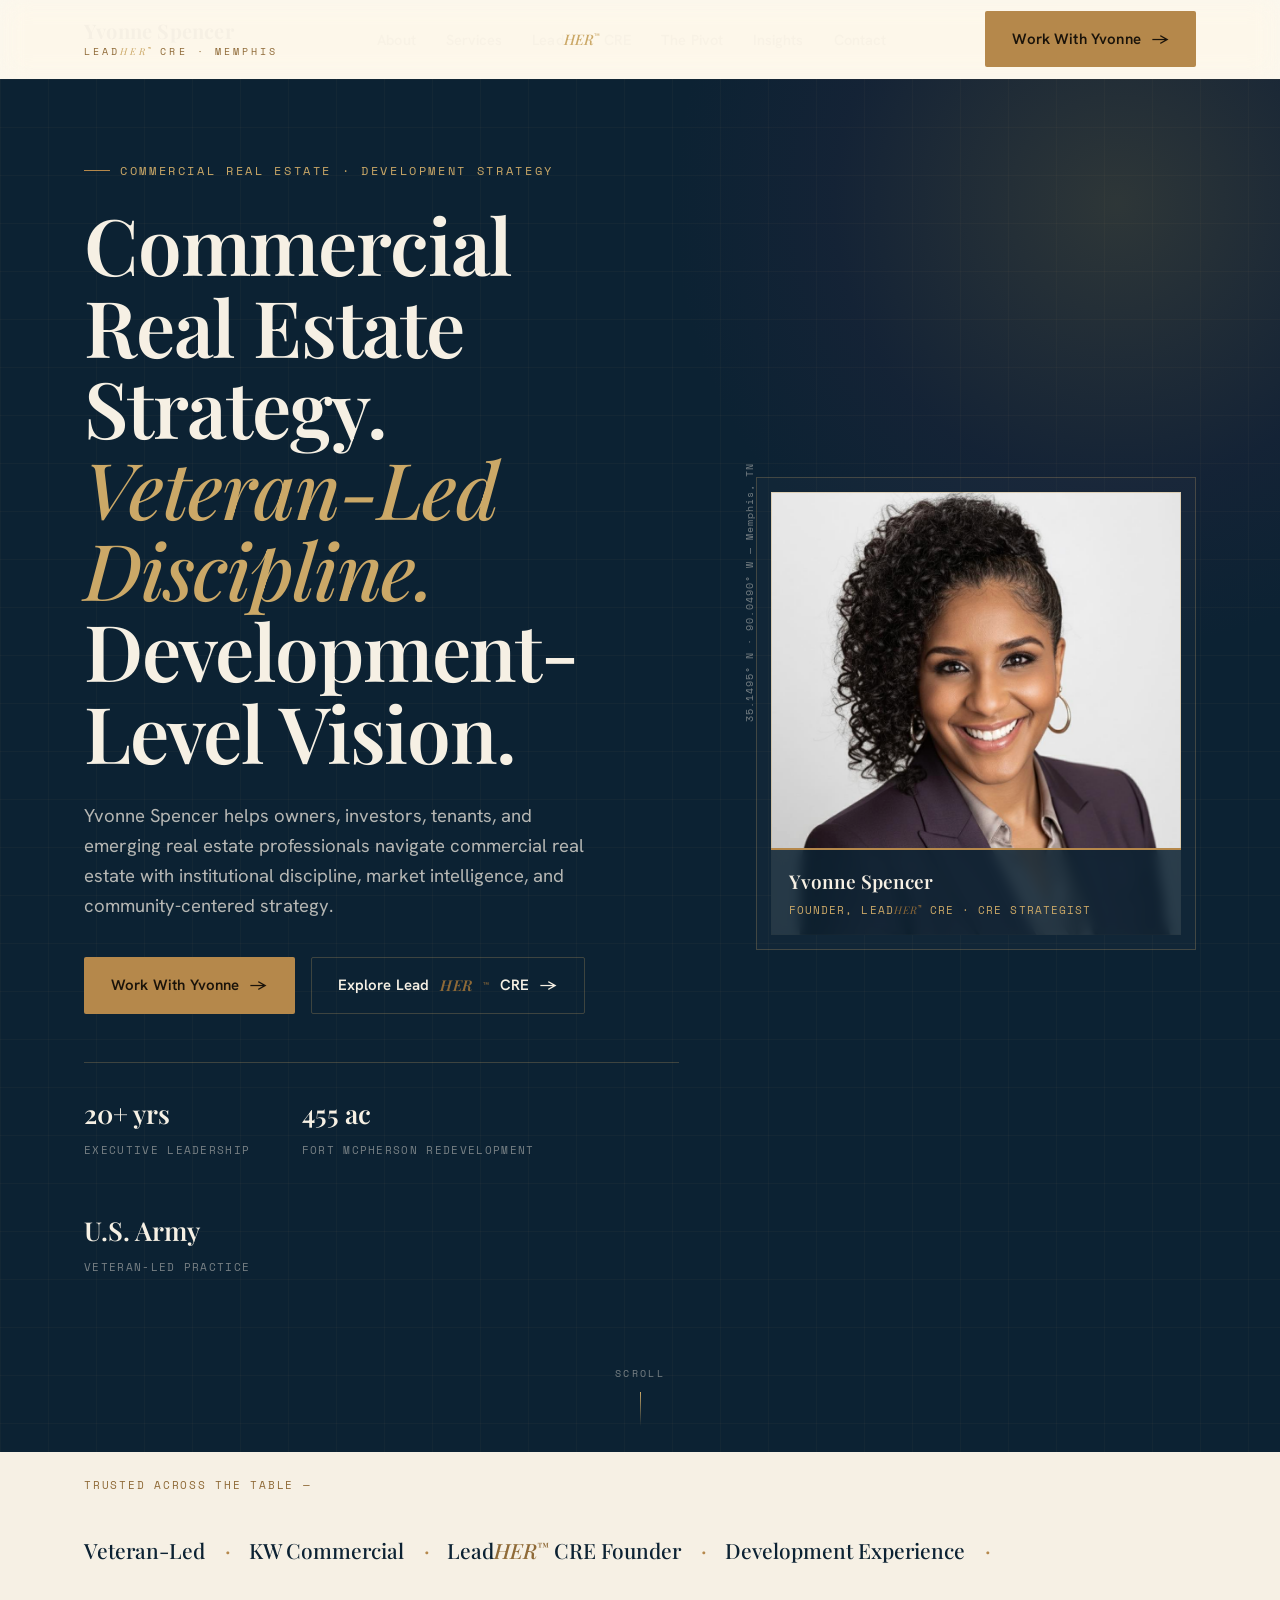
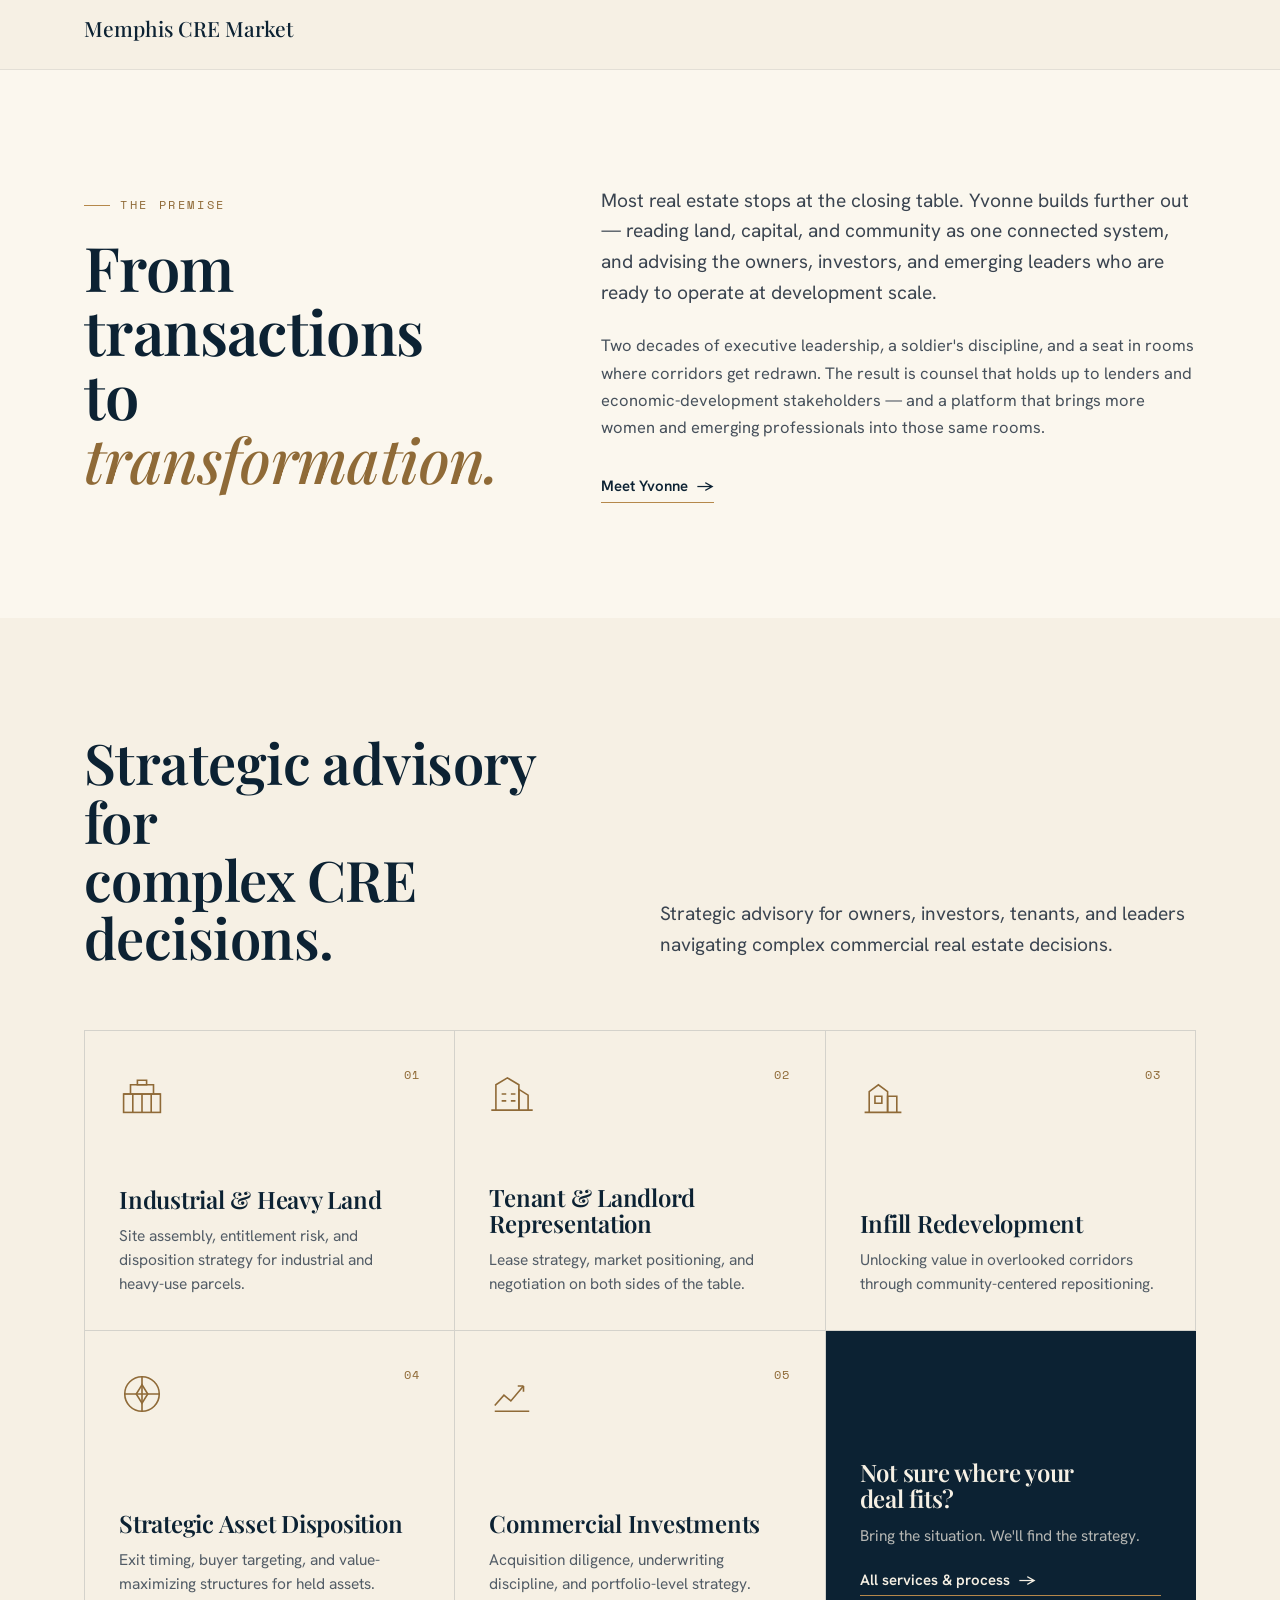
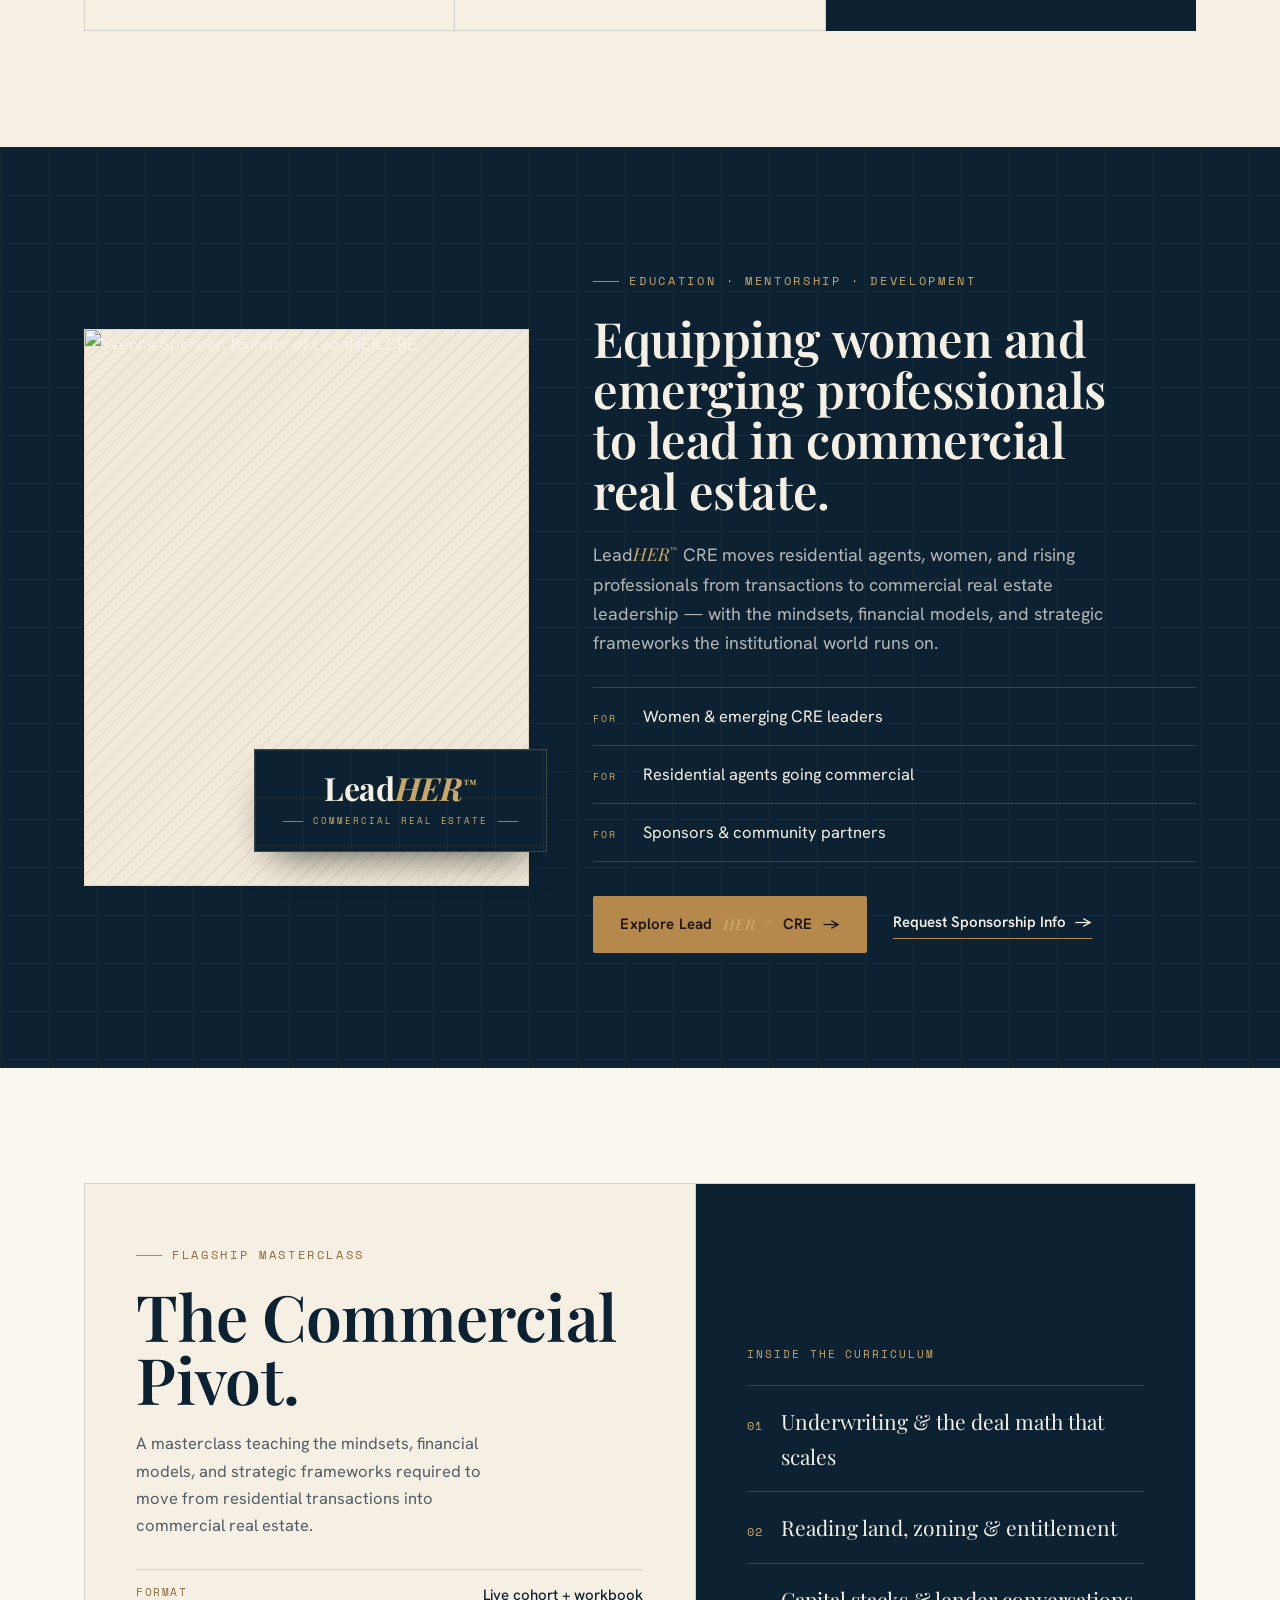
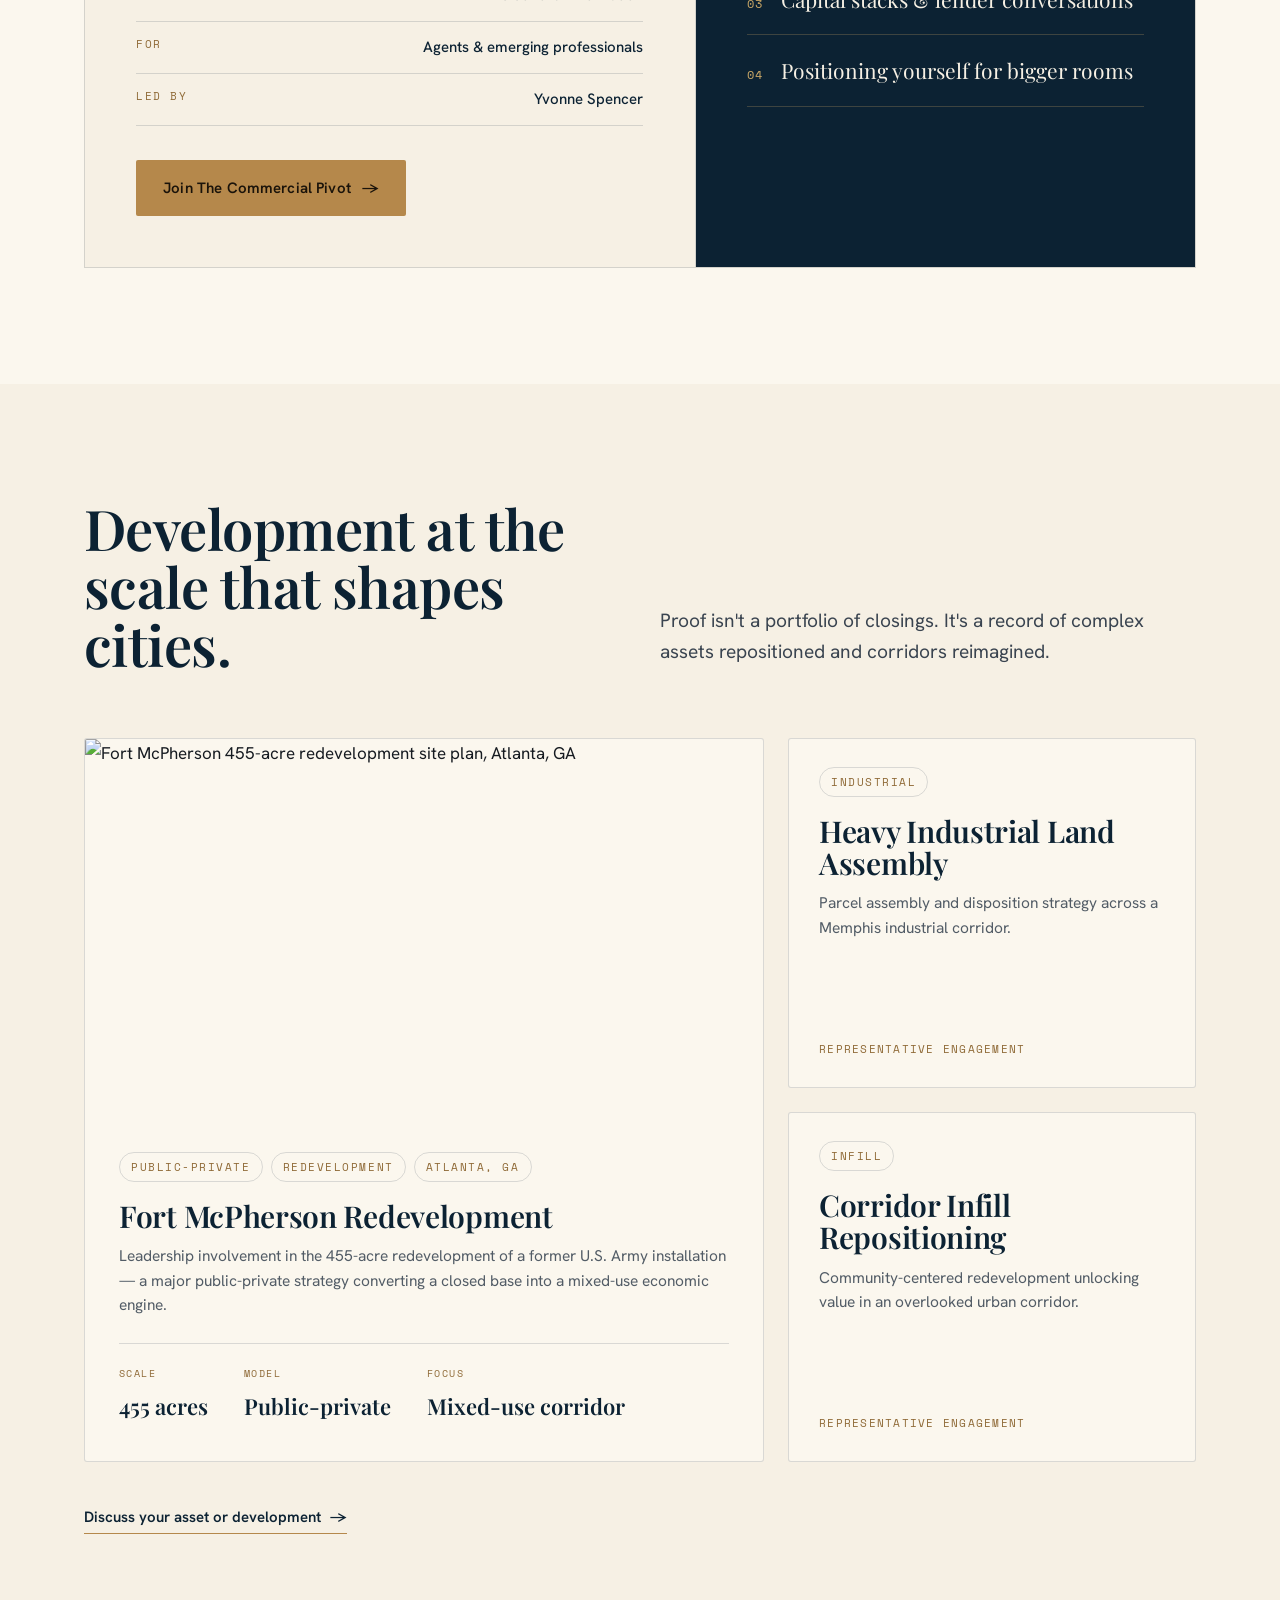
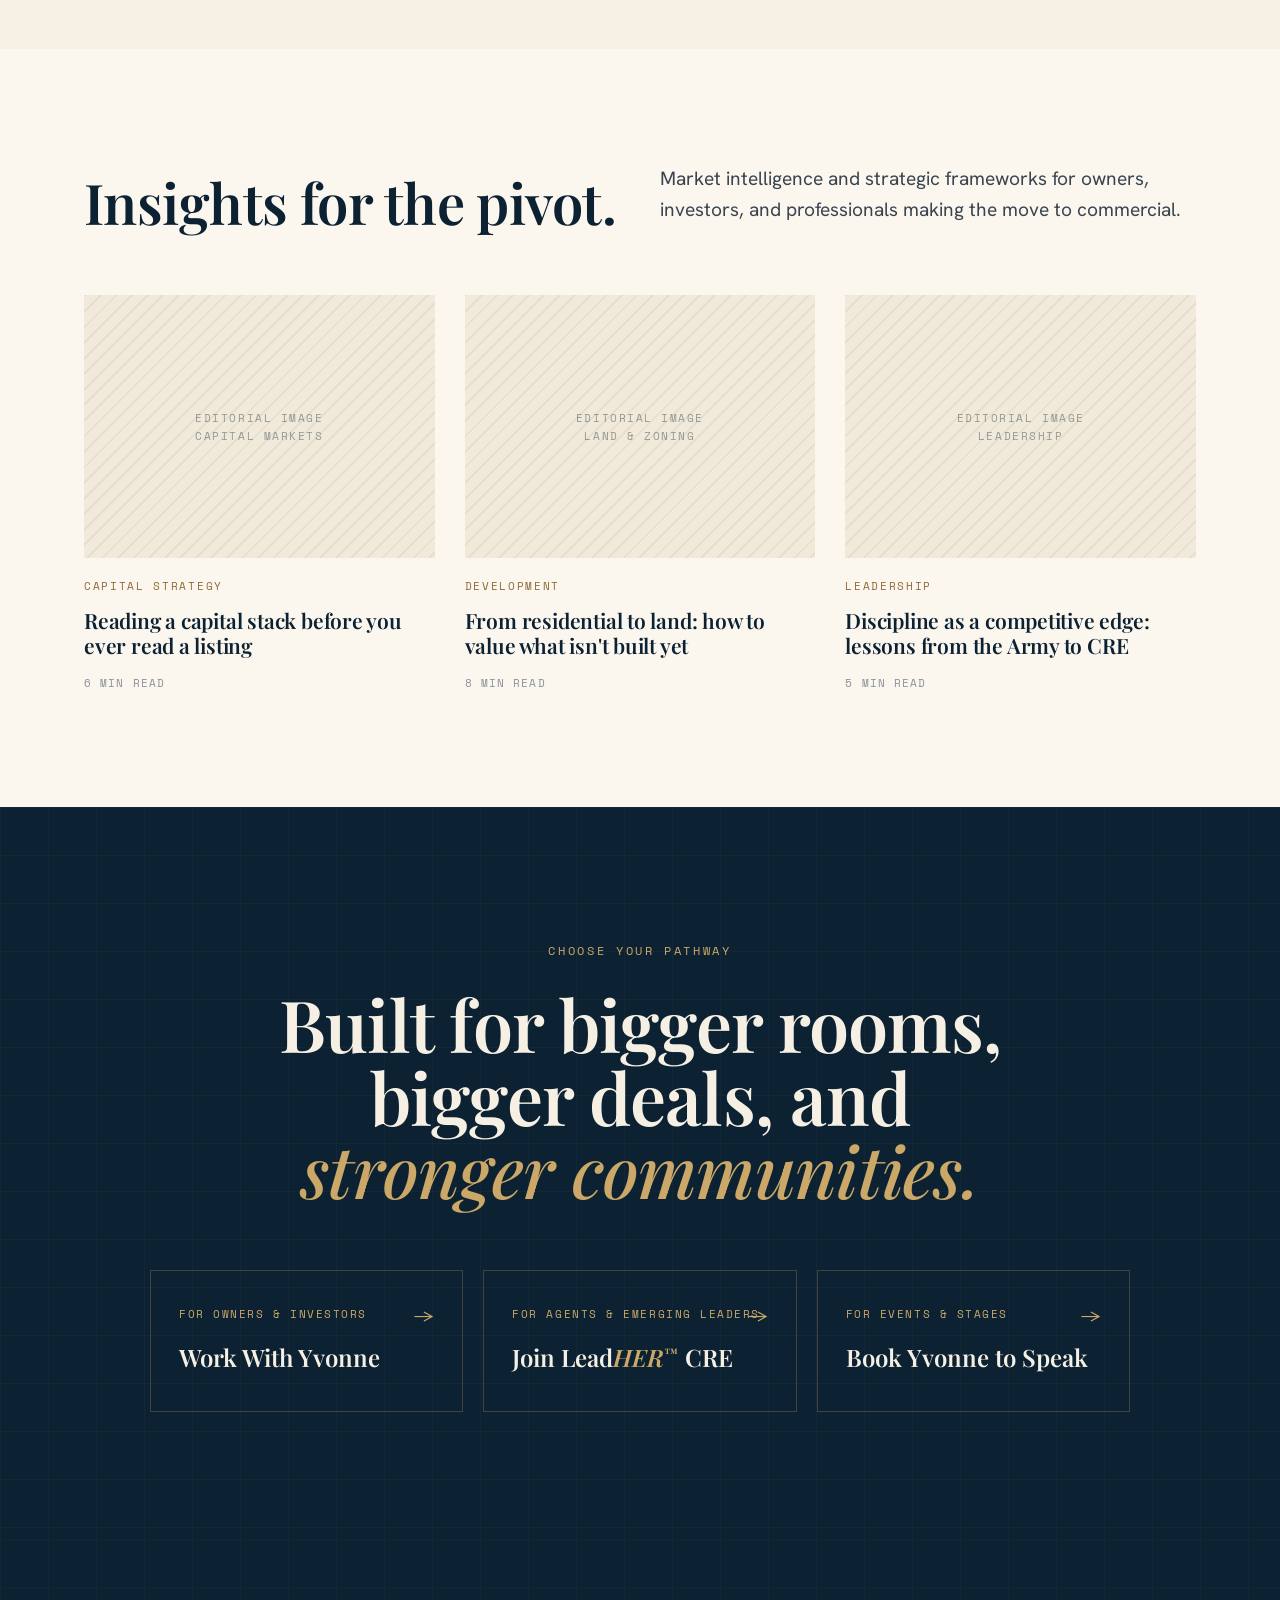
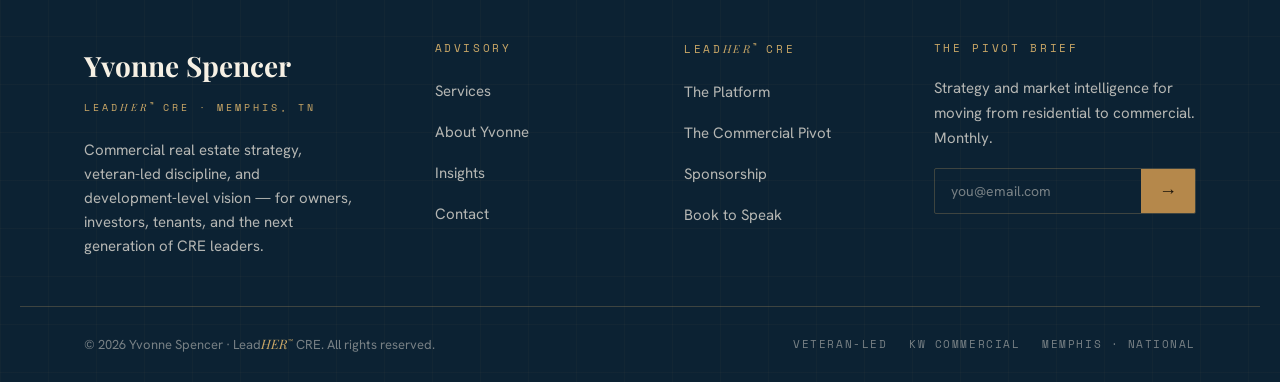
==== commit 237868fa: "Brand updates: LeadHER styling, badge redesign, photo slots - Sitewide LeadHER text treatment: itali" ====
--- a/index.html
+++ b/index.html
@@ -16,12 +16,12 @@
   <div class="nav-inner">
     <a class="brand" href="index.html" aria-label="Yvonne Spencer · LeadHER CRE">
       <span class="name">Yvonne&nbsp;Spencer</span>
-      <span class="sub">LeadHER&nbsp;CRE · Memphis</span>
+      <span class="sub">Lead<span class="her">HER</span><sup class="tm">™</sup>&nbsp;CRE · Memphis</span>
     </a>
     <ul class="nav-links">
       <li><a href="about.html">About</a></li>
       <li><a href="services.html">Services</a></li>
-      <li><a href="leadher.html">LeadHER CRE</a></li>
+      <li><a href="leadher.html">Lead<span class="her">HER</span><sup class="tm">™</sup> CRE</a></li>
       <li><a href="commercial-pivot.html">The Pivot</a></li>
       <li><a href="index.html#insights">Insights</a></li>
       <li><a href="contact.html">Contact</a></li>
@@ -35,7 +35,7 @@
 <div class="mobile-menu">
   <a href="about.html">About</a>
   <a href="services.html">Services</a>
-  <a href="leadher.html">LeadHER CRE</a>
+  <a href="leadher.html">Lead<span class="her">HER</span><sup class="tm">™</sup> CRE</a>
   <a href="commercial-pivot.html">The Commercial Pivot</a>
   <a href="index.html#insights">Insights</a>
   <a href="contact.html">Contact</a>
@@ -55,7 +55,7 @@
         market intelligence, and community-centered strategy.</p>
       <div class="hero-cta reveal" data-d="3">
         <a href="contact.html" class="btn btn-bronze">Work With Yvonne <span class="arrow">→</span></a>
-        <a href="leadher.html" class="btn btn-ghost on-dark">Explore LeadHER CRE <span class="arrow">→</span></a>
+        <a href="leadher.html" class="btn btn-ghost on-dark">Explore Lead<span class="her">HER</span><sup class="tm">™</sup> CRE <span class="arrow">→</span></a>
       </div>
       <ul class="hero-micro reveal" data-d="4">
         <li><strong>20+ yrs</strong><span>Executive leadership</span></li>
@@ -68,7 +68,7 @@
         <img src="assets/yvonne-portrait.jpg" alt="Yvonne Spencer, commercial real estate strategist and Founder of LeadHER CRE">
         <div class="portrait-tag">
           <span class="pt-name">Yvonne Spencer</span>
-          <span class="pt-role">Founder, LeadHER CRE · CRE Strategist</span>
+          <span class="pt-role">Founder, Lead<span class="her">HER</span><sup class="tm">™</sup> CRE · CRE Strategist</span>
         </div>
       </div>
       <div class="portrait-coord">35.1495° N · 90.0490° W — Memphis, TN</div>
@@ -84,7 +84,7 @@
     <ul class="proof-list">
       <li>Veteran-Led</li>
       <li>KW Commercial</li>
-      <li>LeadHER CRE Founder</li>
+      <li>Lead<span class="her">HER</span><sup class="tm">™</sup> CRE Founder</li>
       <li>Development Experience</li>
       <li>Memphis CRE Market</li>
     </ul>
@@ -182,17 +182,17 @@
   <div class="wrap lh-grid">
     <div class="lh-media reveal">
       <div class="imgph lh-img">
-        <img class="img-cover" src="assets/yvonne-candid.jpg" alt="Yvonne Spencer, founder of LeadHER CRE">
+        <img class="img-cover" src="assets/yvonne-office.jpg" alt="Yvonne Spencer, founder of LeadHER CRE">
       </div>
       <div class="lh-badge">
-        <span class="lh-badge-k">The Platform</span>
-        <span class="lh-badge-v">LeadHER CRE</span>
+        <div class="lh-badge-logo">Lead<span class="her">HER</span><sup class="tm">™</sup></div>
+        <div class="lh-badge-rule"><span>Commercial Real Estate</span></div>
       </div>
     </div>
     <div class="lh-copy reveal" data-d="1">
       <p class="eyebrow on-dark">Education · Mentorship · Development</p>
       <h2>Equipping women and emerging professionals to lead in commercial real estate.</h2>
-      <p class="lh-lede">LeadHER CRE moves residential agents, women, and rising professionals from
+      <p class="lh-lede">Lead<span class="her">HER</span><sup class="tm">™</sup> CRE moves residential agents, women, and rising professionals from
         transactions to commercial real estate leadership — with the mindsets, financial
         models, and strategic frameworks the institutional world runs on.</p>
       <ul class="lh-points">
@@ -201,7 +201,7 @@
         <li><span>For</span> Sponsors &amp; community partners</li>
       </ul>
       <div class="lh-cta">
-        <a href="leadher.html" class="btn btn-bronze">Explore LeadHER CRE <span class="arrow">→</span></a>
+        <a href="leadher.html" class="btn btn-bronze">Explore Lead<span class="her">HER</span><sup class="tm">™</sup> CRE <span class="arrow">→</span></a>
         <a href="contact.html" class="txtlink on-dark">Request Sponsorship Info <span class="arrow">→</span></a>
       </div>
     </div>
@@ -247,7 +247,7 @@
     </div>
     <div class="case-grid">
       <article class="case-card case-feature card reveal">
-        <div class="imgph case-img"><span class="lbl">Aerial / site plan<br>Fort McPherson · 455 acres</span></div>
+        <div class="case-img"><img class="img-cover" src="assets/fort-mcpherson-aerial.jpg" alt="Fort McPherson 455-acre redevelopment site plan, Atlanta, GA"></div>
         <div class="case-body">
           <div class="case-tags"><span class="tag">Public-Private</span><span class="tag">Redevelopment</span><span class="tag">Atlanta, GA</span></div>
           <h3>Fort McPherson Redevelopment</h3>
@@ -324,7 +324,7 @@
       </a>
       <a href="leadher.html" class="path-card">
         <span class="path-n">For agents &amp; emerging leaders</span>
-        <span class="path-t">Join LeadHER CRE</span>
+        <span class="path-t">Join Lead<span class="her">HER</span><sup class="tm">™</sup> CRE</span>
         <span class="path-go">→</span>
       </a>
       <a href="contact.html" class="path-card">
@@ -343,7 +343,7 @@
     <div class="footer-grid">
       <div class="f-brand">
         <div class="name">Yvonne Spencer</div>
-        <div class="sub">LeadHER CRE · Memphis, TN</div>
+        <div class="sub">Lead<span class="her">HER</span><sup class="tm">™</sup> CRE · Memphis, TN</div>
         <p>Commercial real estate strategy, veteran-led discipline, and development-level vision —
           for owners, investors, tenants, and the next generation of CRE leaders.</p>
       </div>
@@ -357,7 +357,7 @@
         </ul>
       </div>
       <div>
-        <h4>LeadHER CRE</h4>
+        <h4>Lead<span class="her">HER</span><sup class="tm">™</sup> CRE</h4>
         <ul>
           <li><a href="leadher.html">The Platform</a></li>
           <li><a href="commercial-pivot.html">The Commercial Pivot</a></li>
@@ -376,7 +376,7 @@
     </div>
   </div>
   <div class="footer-bottom">
-    <p>© <span data-year>2026</span> Yvonne Spencer · LeadHER CRE. All rights reserved.</p>
+    <p>© <span data-year>2026</span> Yvonne Spencer · Lead<span class="her">HER</span><sup class="tm">™</sup> CRE. All rights reserved.</p>
     <div class="badges">
       <span>Veteran-Led</span>
       <span>KW Commercial</span>
--- a/site.css
+++ b/site.css
@@ -238,6 +238,18 @@
   *{ scroll-behavior:auto; }
 }
 
+/* LeadHER brand name treatment */
+.her{ font-family:var(--serif); font-style:italic; color:var(--bronze-dk); }
+.tm{ font-size:.55em; vertical-align:super; color:var(--bronze-dk); letter-spacing:.02em; }
+.nav.on-dark .her,.nav.on-dark .tm,
+.leadher-feature .her,.leadher-feature .tm,
+.footer .her,.footer .tm,
+.closing .her,.closing .tm,
+.cta-band .her,.cta-band .tm,
+.page-hero .her,.page-hero .tm,
+.statband .her,.statband .tm,
+.event-right .her,.event-right .tm{ color:var(--bronze-lt); }
+
 /* Generic page hero (interior) */
 .page-hero{ background:var(--navy); color:var(--cream); position:relative; overflow:hidden; }
 .page-hero .bp{ position:absolute; inset:0; opacity:.55; }
--- a/home.css
+++ b/home.css
@@ -81,9 +81,12 @@
 .lh-media{ position:relative; }
 .lh-img{ aspect-ratio:4/5; border:1px solid var(--line-dk); }
 .lh-img img{ filter:grayscale(.2) contrast(1.03); object-position:50% 28%; }
-.lh-badge{ position:absolute; right:-18px; bottom:34px; background:var(--bronze); color:#1a130a; padding:18px 22px; display:flex; flex-direction:column; gap:4px; box-shadow:0 20px 40px -20px rgba(0,0,0,.6); }
-.lh-badge-k{ font-family:var(--mono); font-size:10px; letter-spacing:.18em; text-transform:uppercase; }
-.lh-badge-v{ font-family:var(--serif); font-size:22px; font-weight:700; }
+.lh-badge{ position:absolute; right:-18px; bottom:34px; background:var(--navy); border:1px solid var(--line-dk); padding:22px 28px; display:flex; flex-direction:column; align-items:center; gap:10px; box-shadow:0 20px 40px -20px rgba(0,0,0,.7); text-align:center; min-width:200px; background-image:linear-gradient(rgba(203,168,103,.07) 1px,transparent 1px),linear-gradient(90deg,rgba(203,168,103,.07) 1px,transparent 1px); background-size:48px 48px; }
+.lh-badge-logo{ font-family:var(--serif); font-size:32px; color:var(--cream); font-weight:700; line-height:1; letter-spacing:-.01em; }
+.lh-badge-logo .her{ font-style:italic; color:var(--bronze-lt); font-family:var(--serif); }
+.lh-badge-logo .tm{ font-size:13px; vertical-align:super; color:var(--bronze-lt); }
+.lh-badge-rule{ font-family:var(--mono); font-size:9px; letter-spacing:.22em; text-transform:uppercase; color:var(--bronze-lt); display:flex; align-items:center; gap:10px; white-space:nowrap; }
+.lh-badge-rule::before,.lh-badge-rule::after{ content:""; display:block; width:20px; height:1px; background:var(--bronze-lt); opacity:.7; }
 .lh-copy h2{ font-size:clamp(30px,3.8vw,50px); color:var(--cream); margin:22px 0 0; max-width:18ch; }
 .lh-lede{ color:var(--cream-dim); font-size:clamp(16px,1.4vw,19px); line-height:1.62; margin-top:24px; max-width:52ch; }
 .lh-points{ list-style:none; margin:30px 0; padding:0; display:flex; flex-direction:column; gap:0; border-top:1px solid var(--line-dk); }
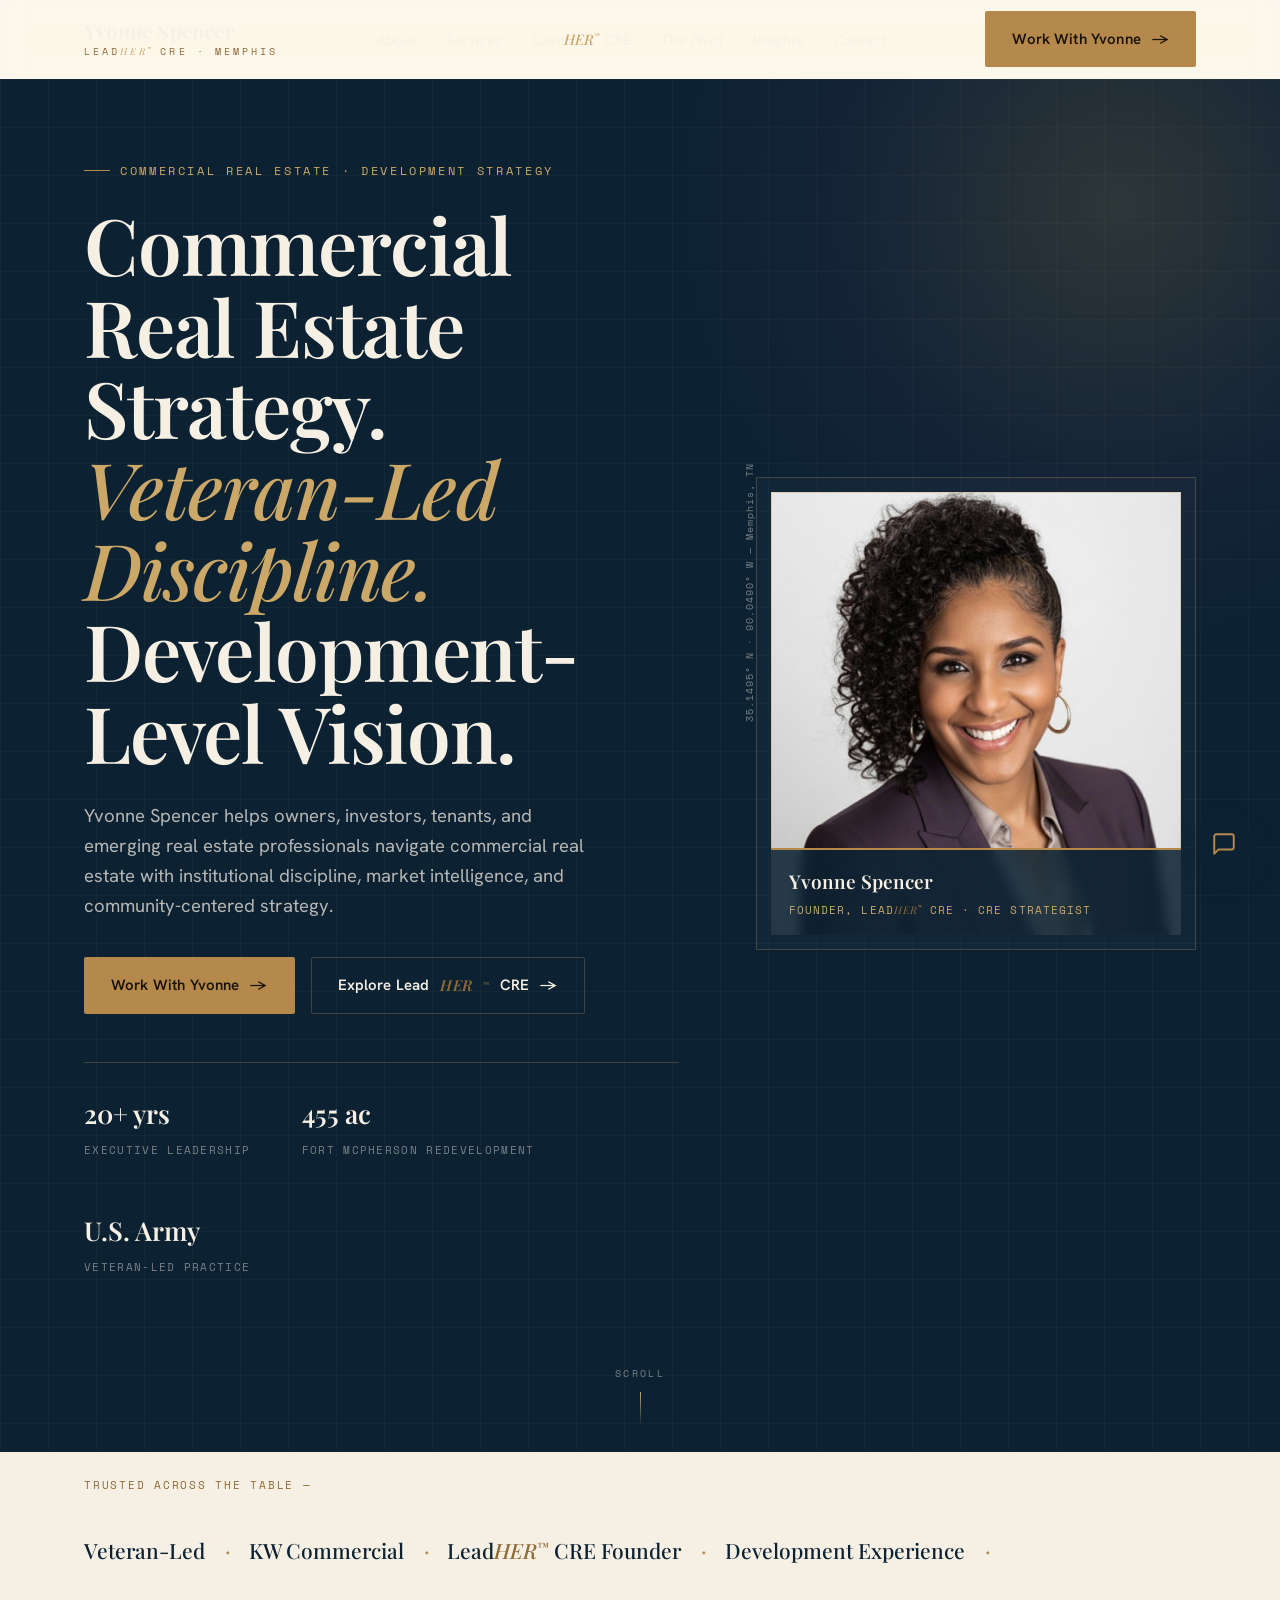
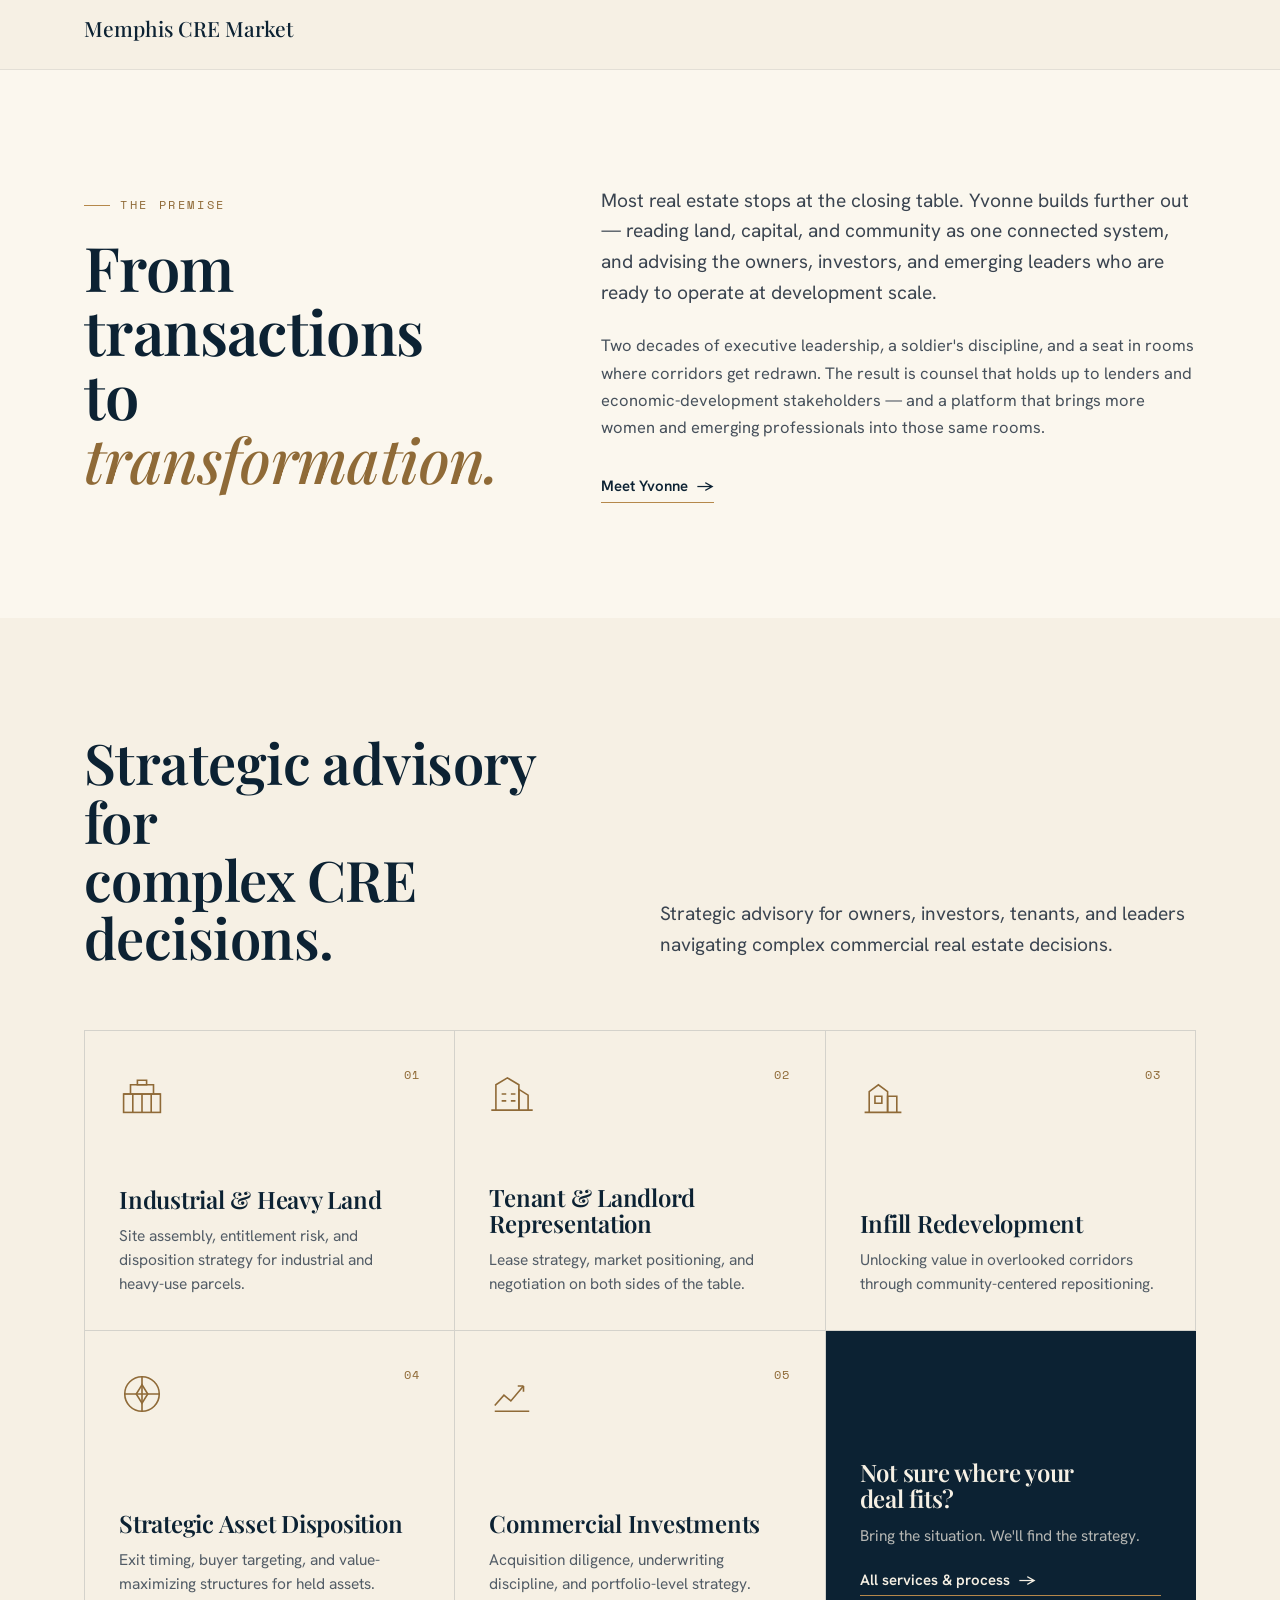
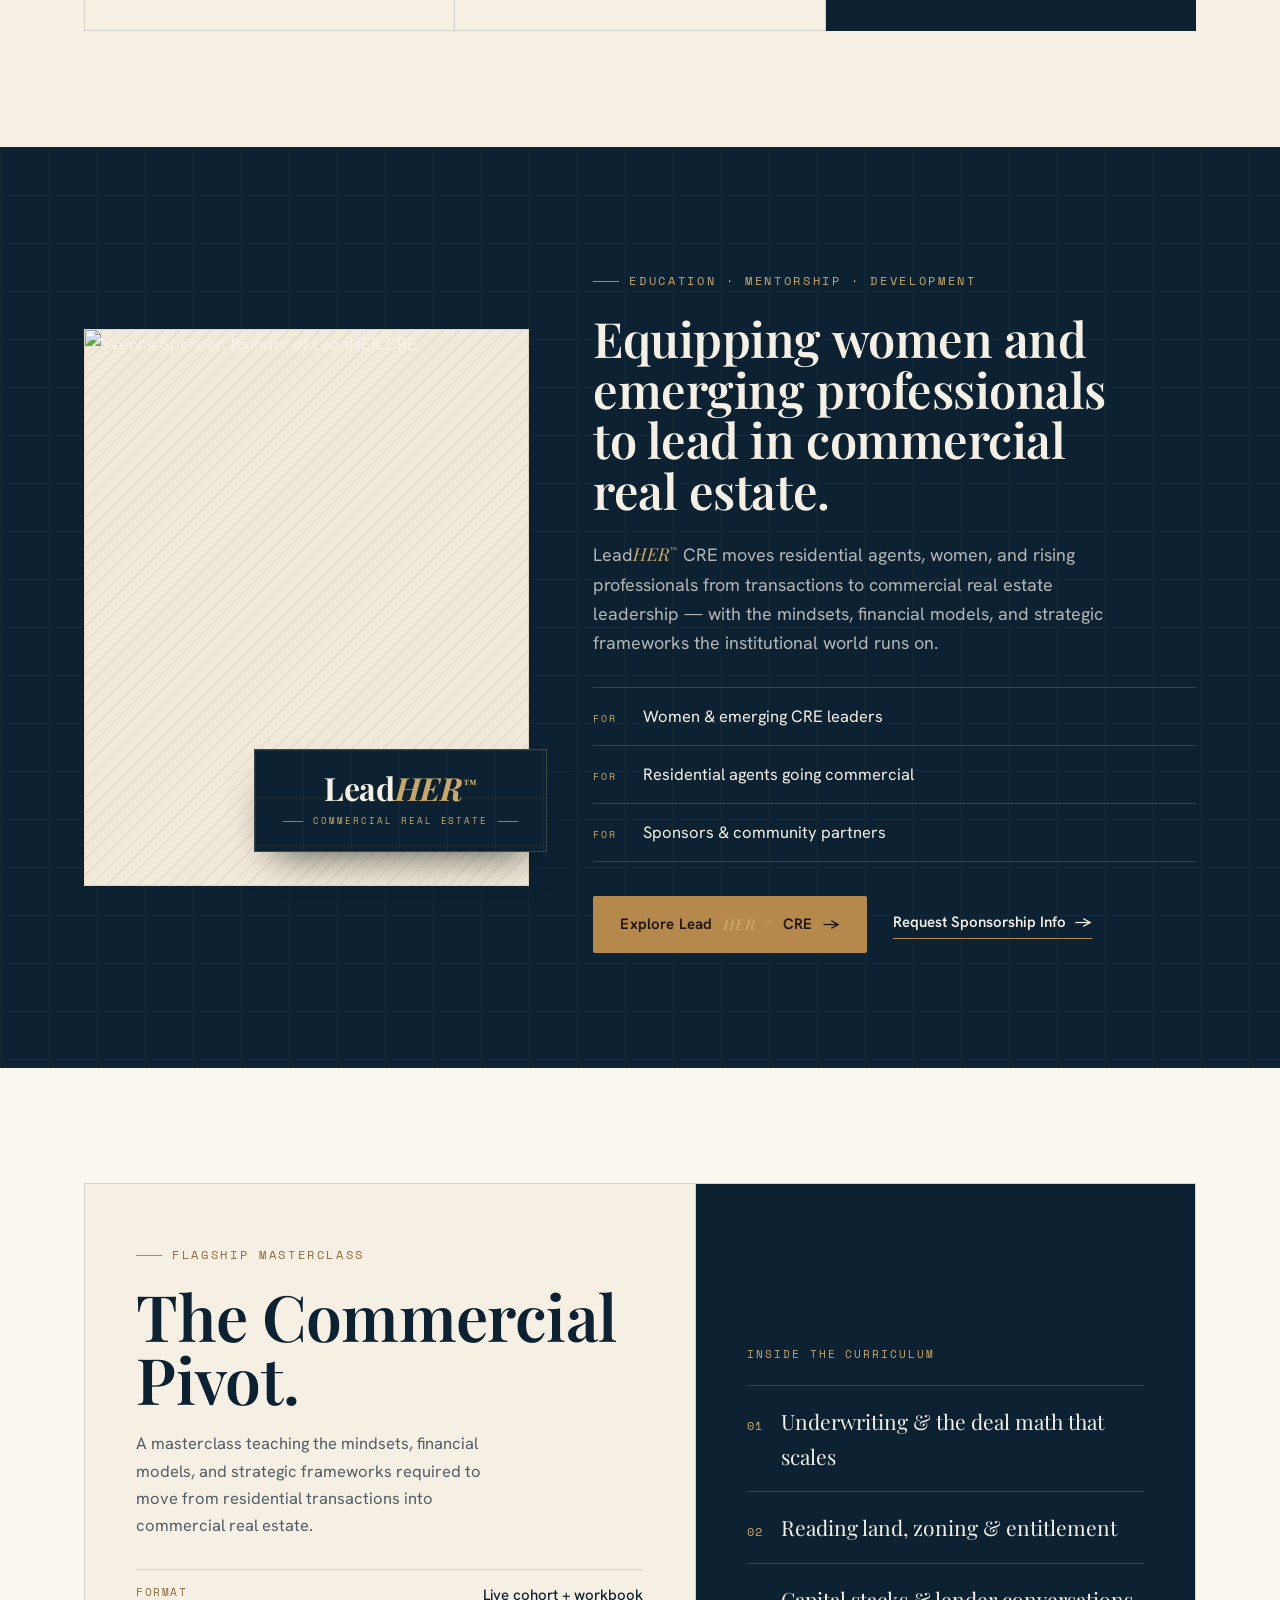
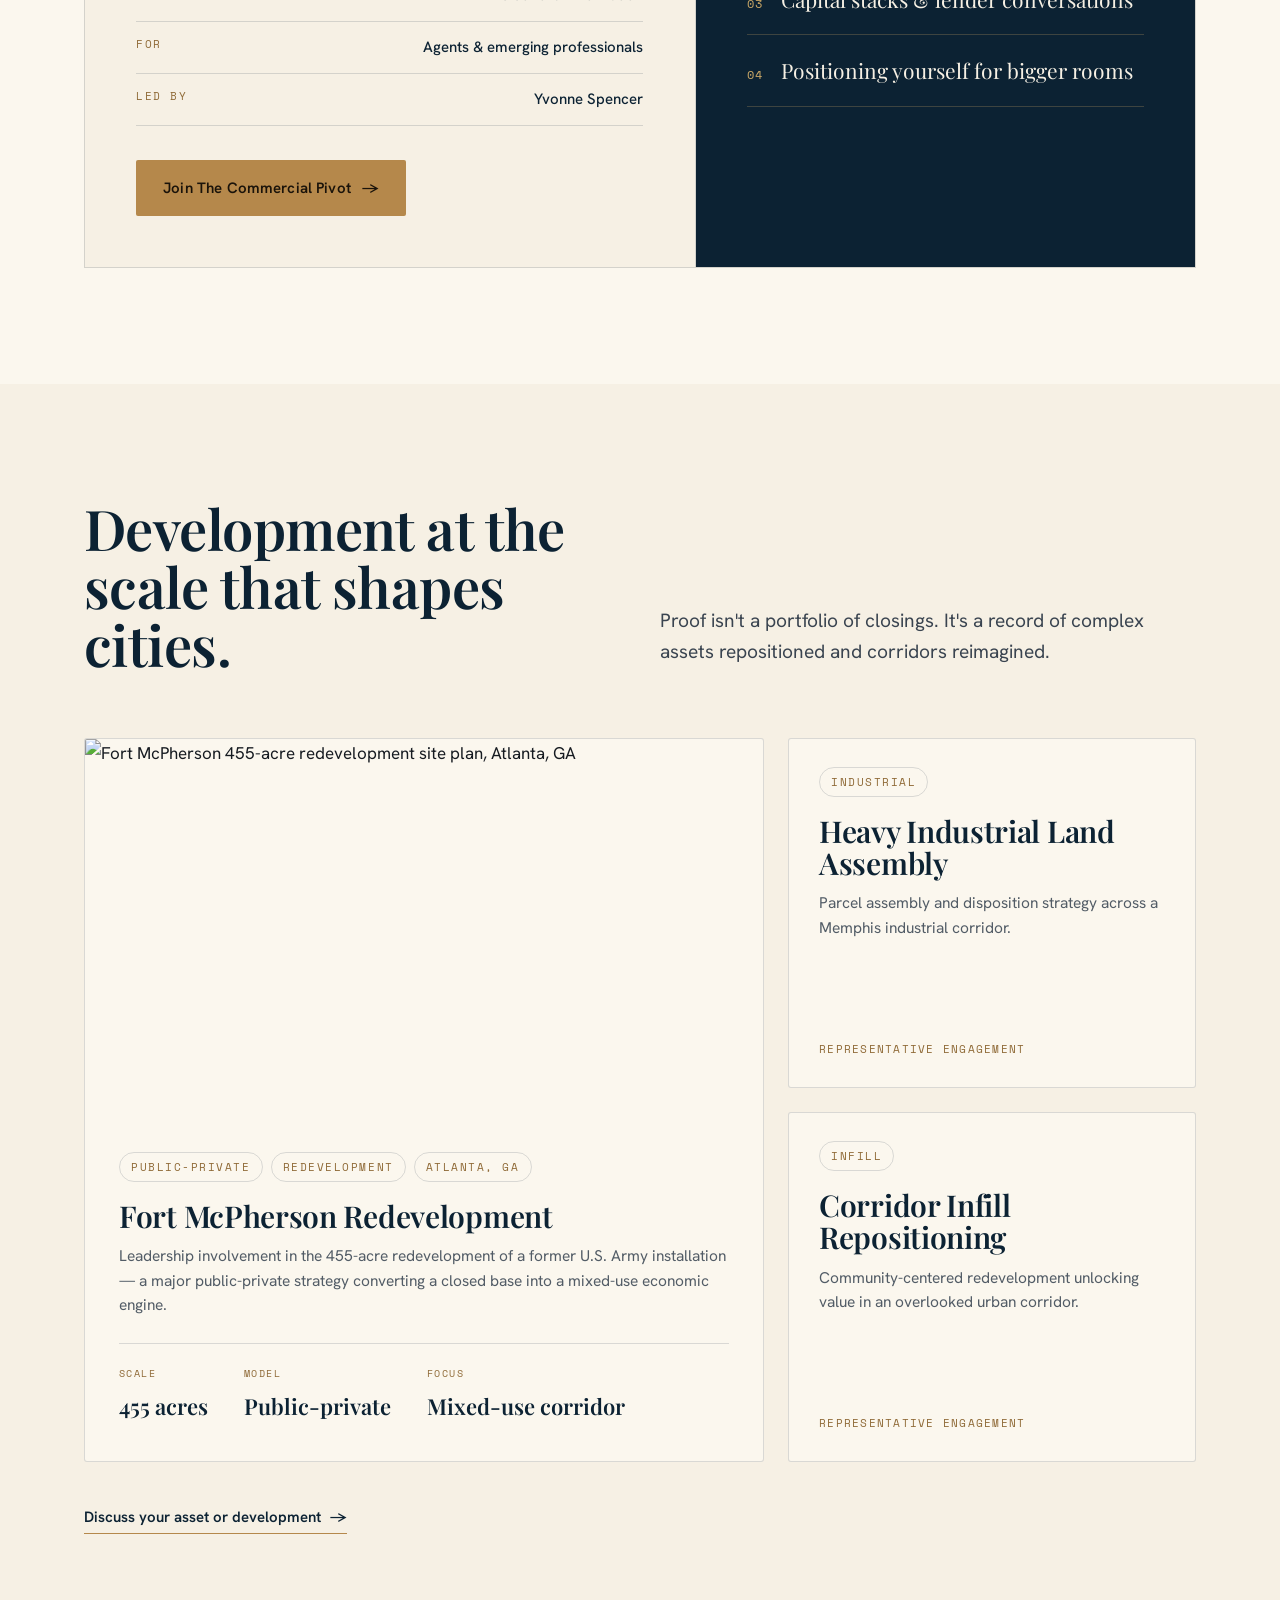
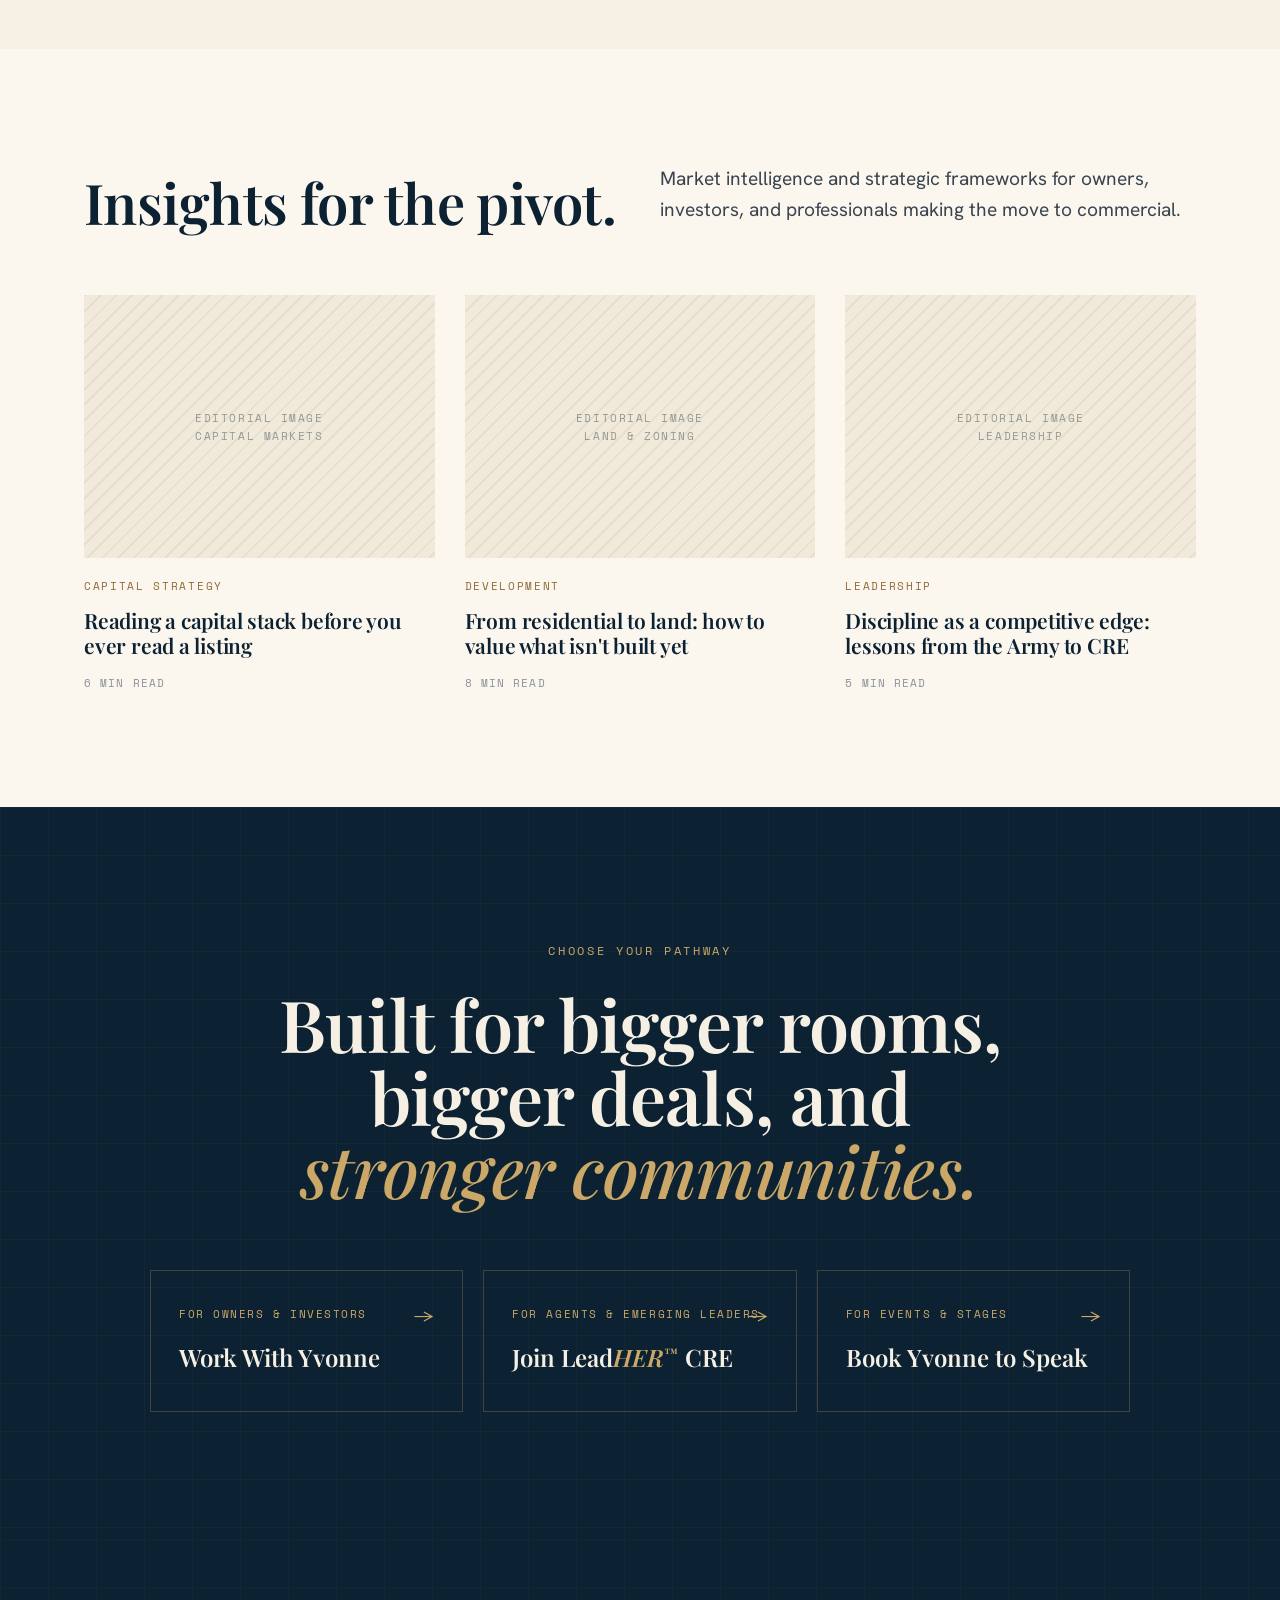
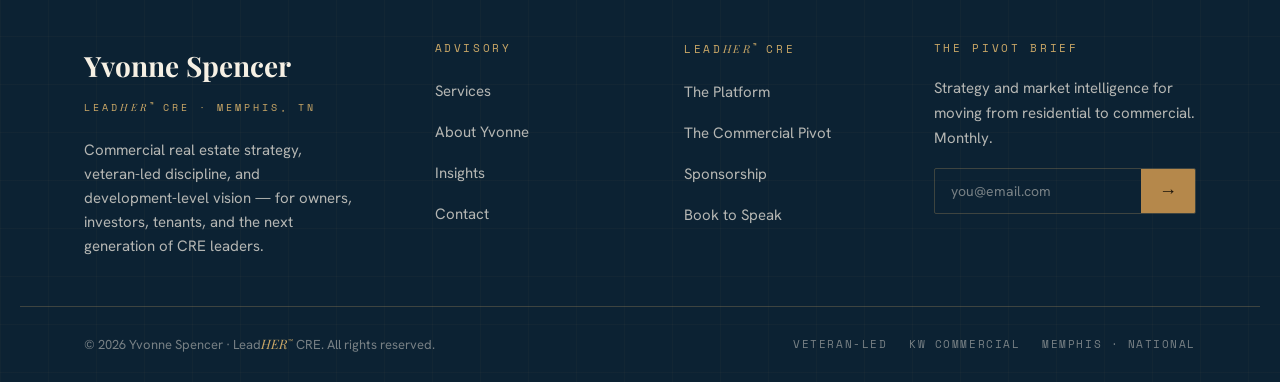
==== commit f96488d6: "Add AI chat widget and Cloudflare Worker proxy chat.js: floating navy/bronze chat panel, multi-turn " ====
--- a/index.html
+++ b/index.html
@@ -3,6 +3,8 @@
 <head>
 <meta charset="UTF-8">
 <meta name="viewport" content="width=device-width, initial-scale=1.0">
+<link rel="icon" type="image/svg+xml" href="favicon.svg">
+<link rel="apple-touch-icon" href="favicon.svg">
 <title>Yvonne Spencer · LeadHER CRE — Commercial Real Estate Strategy</title>
 <meta name="description" content="Yvonne Spencer helps owners, investors, tenants, and emerging real estate professionals navigate commercial real estate with institutional discipline, market intelligence, and community-centered strategy.">
 <script>document.documentElement.classList.add('js');</script>
@@ -182,7 +184,7 @@
   <div class="wrap lh-grid">
     <div class="lh-media reveal">
       <div class="imgph lh-img">
-        <img class="img-cover" src="assets/yvonne-office.jpg" alt="Yvonne Spencer, founder of LeadHER CRE">
+        <img class="img-cover" src="assets/yvonne-office.png" alt="Yvonne Spencer, founder of LeadHER CRE">
       </div>
       <div class="lh-badge">
         <div class="lh-badge-logo">Lead<span class="her">HER</span><sup class="tm">™</sup></div>
@@ -247,7 +249,7 @@
     </div>
     <div class="case-grid">
       <article class="case-card case-feature card reveal">
-        <div class="case-img"><img class="img-cover" src="assets/fort-mcpherson-aerial.jpg" alt="Fort McPherson 455-acre redevelopment site plan, Atlanta, GA"></div>
+        <div class="case-img"><img class="img-cover" src="assets/fort-mcpherson-aerial.png" alt="Fort McPherson 455-acre redevelopment site plan, Atlanta, GA"></div>
         <div class="case-body">
           <div class="case-tags"><span class="tag">Public-Private</span><span class="tag">Redevelopment</span><span class="tag">Atlanta, GA</span></div>
           <h3>Fort McPherson Redevelopment</h3>
@@ -386,5 +388,6 @@
 </footer>
 
 <script src="site.js"></script>
+<script src="chat.js"></script>
 </body>
 </html>
